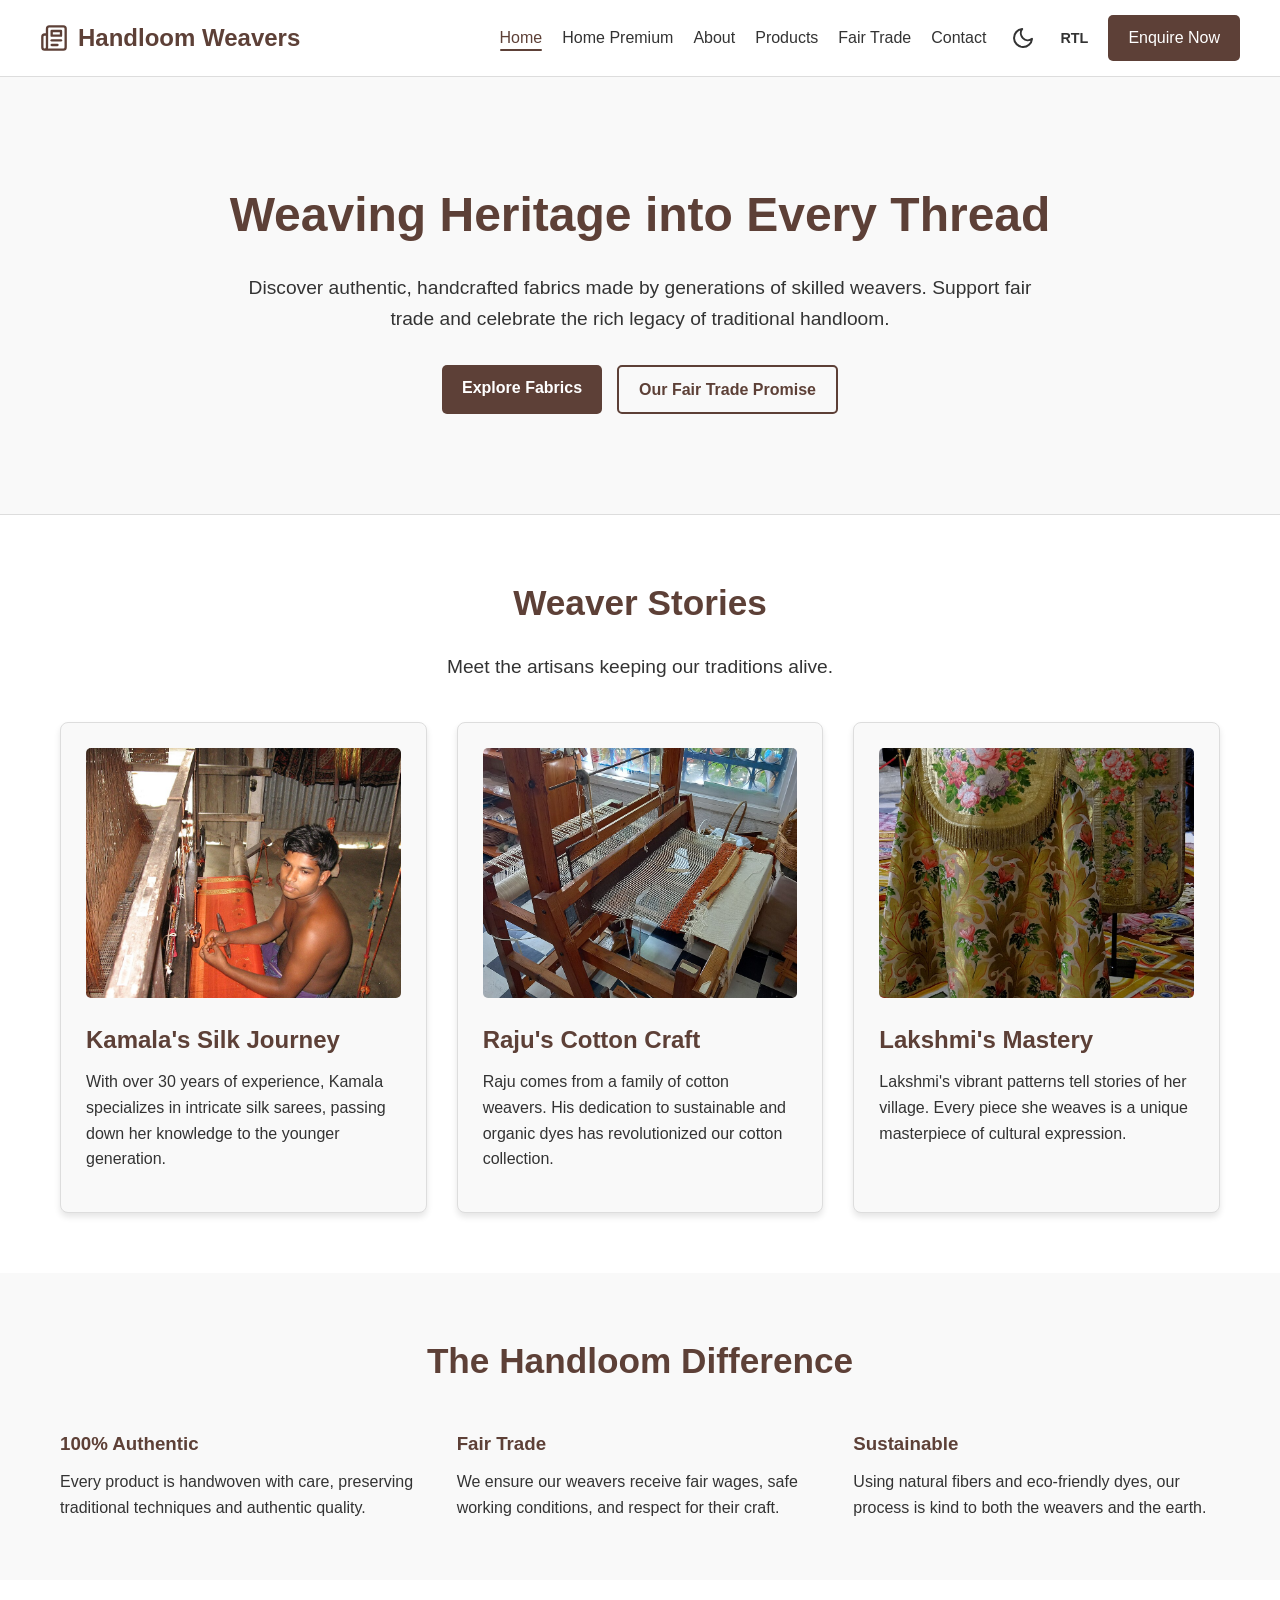
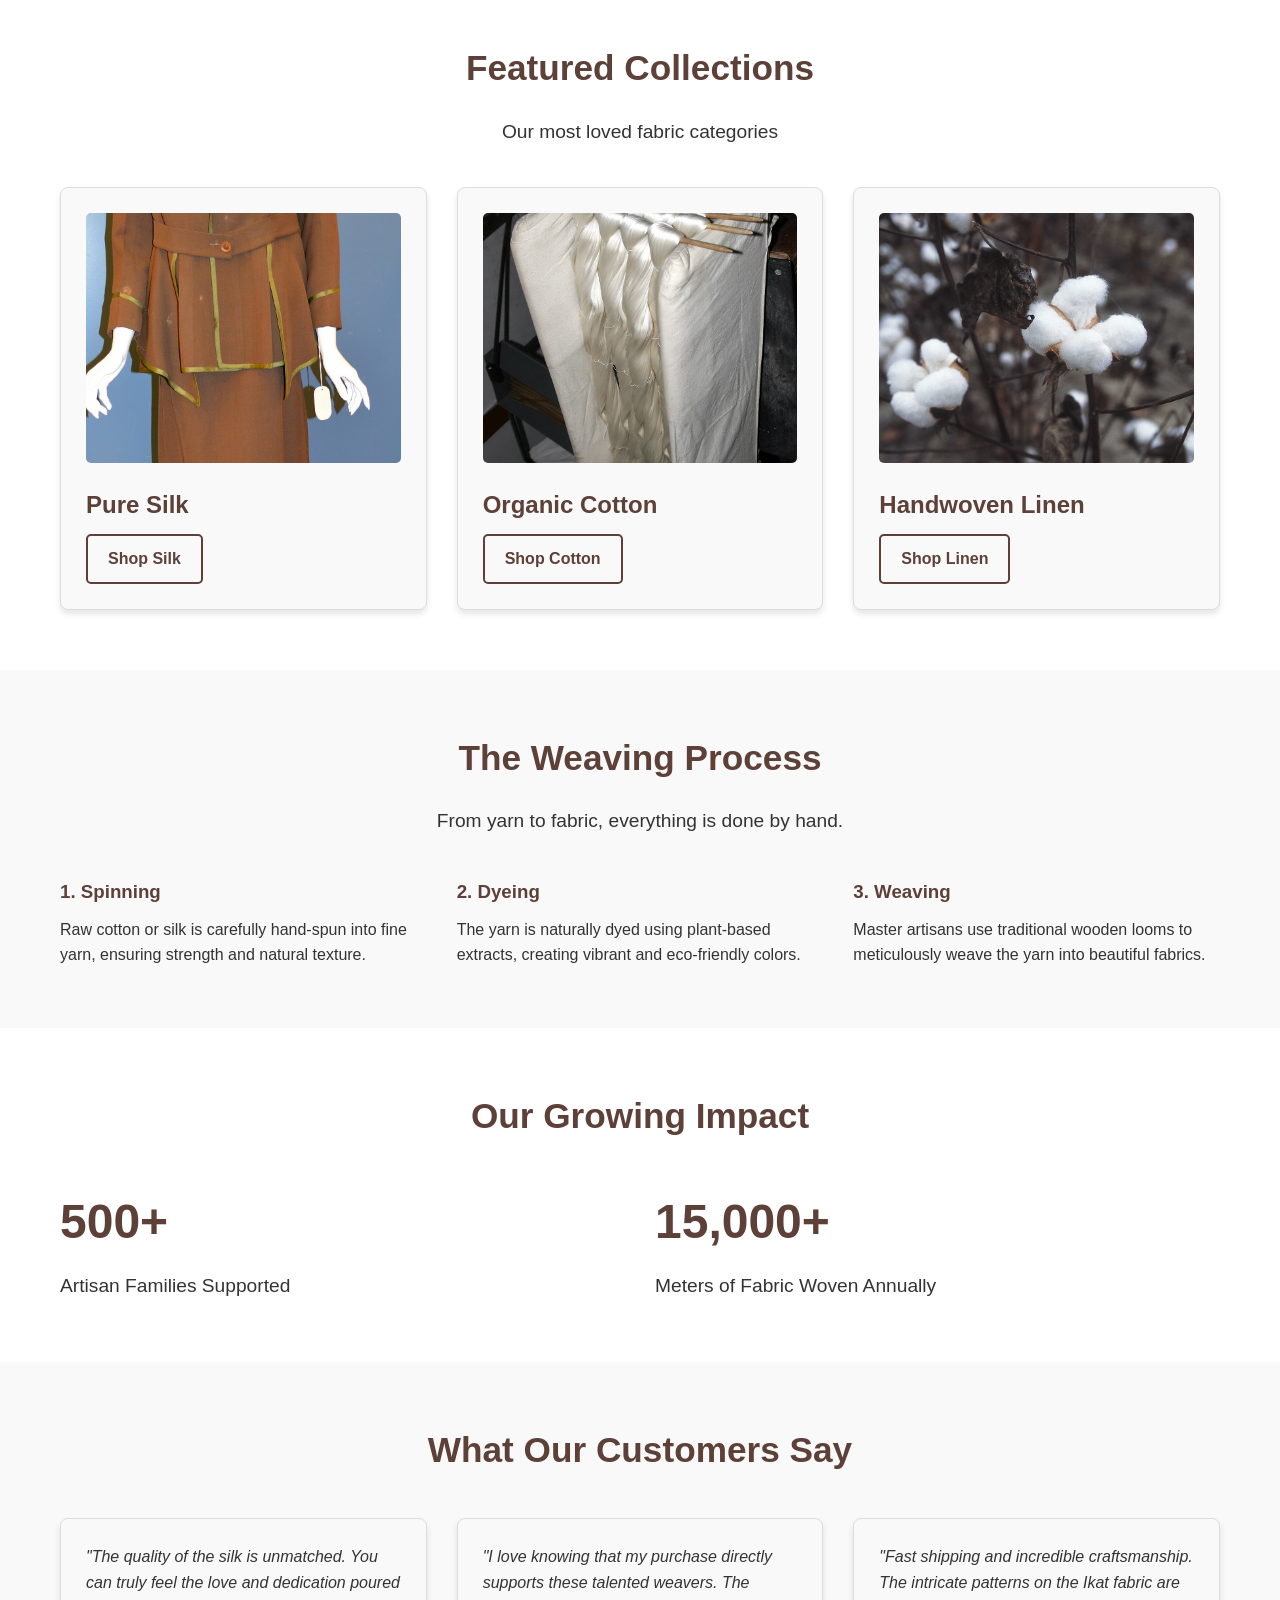
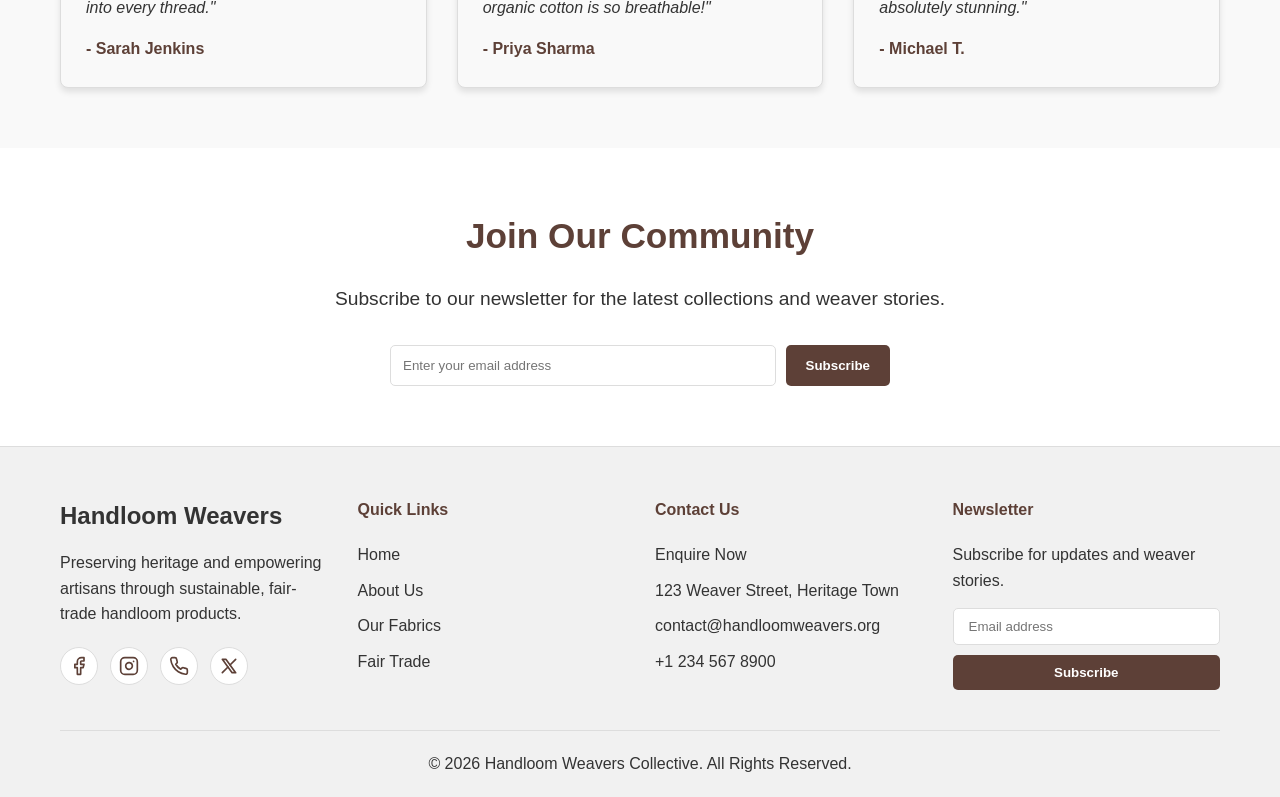
==== index.html @ 8467723a "firstPush" ====
<!DOCTYPE html>
<html lang="en" dir="ltr">
<head>
    <meta charset="UTF-8">
    <meta name="viewport" content="width=device-width, initial-scale=1.0">
    <title>Handloom Weavers Collective - Home</title>
    <link rel="stylesheet" href="css/style.css">
</head>
<body>
    <!-- Header -->
    <header>
        <div class="container header-inner">
            <a href="index.html" class="logo">
                <svg xmlns="http://www.webkit.org/2000/svg" width="28" height="28" viewBox="0 0 24 24" fill="none" stroke="currentColor" stroke-width="2" stroke-linecap="round" stroke-linejoin="round">
                    <path d="M4 22h16a2 2 0 0 0 2-2V4a2 2 0 0 0-2-2H8a2 2 0 0 0-2 2v16a2 2 0 0 1-2 2Zm0 0a2 2 0 0 1-2-2v-9c0-1.1.9-2 2-2h2"/>
                    <path d="M18 14h-8"/>
                    <path d="M15 18h-5"/>
                    <path d="M10 6h8v4h-8V6Z"/>
                </svg>
                Handloom Weavers
            </a>
            
            <button class="icon-btn mobile-menu-btn" id="mobile-menu-btn">
                <svg xmlns="http://www.webkit.org/2000/svg" width="24" height="24" viewBox="0 0 24 24" fill="none" stroke="currentColor" stroke-width="2" stroke-linecap="round" stroke-linejoin="round"><line x1="4" x2="20" y1="12" y2="12"/><line x1="4" x2="20" y1="6" y2="6"/><line x1="4" x2="20" y1="18" y2="18"/></svg>
            </button>

            <ul class="nav-links" id="nav-links">
                <li><a href="index.html" class="active">Home</a></li>
                <li><a href="home-2.html">Home Premium</a></li>
                <li><a href="about.html">About</a></li>
                <li><a href="products.html">Products</a></li>
                <li><a href="fair-trade.html">Fair Trade</a></li>
                <li><a href="contact.html">Contact</a></li>
                <li class="header-actions">
                    <button class="icon-btn" id="theme-toggle" aria-label="Toggle Theme"></button>
                    <button class="icon-btn" id="dir-toggle" aria-label="Toggle Direction"></button>
                    <a href="contact.html" class="btn btn-primary">Enquire Now</a>
                </li>
            </ul>
        </div>
    </header>

    <!-- Hero Section -->
    <section class="hero" style="padding: 100px 0;">
        <div class="container">
            <h1>Weaving Heritage into Every Thread</h1>
            <p>Discover authentic, handcrafted fabrics made by generations of skilled weavers. Support fair trade and celebrate the rich legacy of traditional handloom.</p>
            <div class="hero-actions">
                <a href="products.html" class="btn btn-primary">Explore Fabrics</a>
                <a href="fair-trade.html" class="btn btn-secondary">Our Fair Trade Promise</a>
            </div>
        </div>
    </section>

    <!-- Section 1: Weaver Stories -->
    <section>
        <div class="container">
            <h2 class="section-title">Weaver Stories</h2>
            <p class="section-subtitle">Meet the artisans keeping our traditions alive.</p>
            
            <div class="grid">
                <div class="card">
                    <img src="assets/weaver_silk.jpg" alt="Kamala weaving silk">
                    <h3>Kamala's Silk Journey</h3>
                    <p>With over 30 years of experience, Kamala specializes in intricate silk sarees, passing down her knowledge to the younger generation.</p>
                </div>
                <div class="card">
                    <img src="assets/weaver_cotton.jpg" alt="Raju working on a loom">
                    <h3>Raju's Cotton Craft</h3>
                    <p>Raju comes from a family of cotton weavers. His dedication to sustainable and organic dyes has revolutionized our cotton collection.</p>
                </div>
                <div class="card">
                    <img src="assets/weaver_mastery.jpg" alt="Lakshmi spinning yarn">
                    <h3>Lakshmi's Mastery</h3>
                    <p>Lakshmi's vibrant patterns tell stories of her village. Every piece she weaves is a unique masterpiece of cultural expression.</p>
                </div>
            </div>
        </div>
    </section>

    <!-- Section 2: Why Choose Us -->
    <section style="background-color: var(--card-bg);">
        <div class="container text-center">
            <h2 class="section-title">The Handloom Difference</h2>
            <div class="grid">
                <div>
                    <h3 style="color: var(--primary-color); margin-bottom: 10px;">100% Authentic</h3>
                    <p>Every product is handwoven with care, preserving traditional techniques and authentic quality.</p>
                </div>
                <div>
                    <h3 style="color: var(--primary-color); margin-bottom: 10px;">Fair Trade</h3>
                    <p>We ensure our weavers receive fair wages, safe working conditions, and respect for their craft.</p>
                </div>
                <div>
                    <h3 style="color: var(--primary-color); margin-bottom: 10px;">Sustainable</h3>
                    <p>Using natural fibers and eco-friendly dyes, our process is kind to both the weavers and the earth.</p>
                </div>
            </div>
        </div>
    </section>

    <!-- Section 3: Featured Collections -->
    <section>
        <div class="container text-center">
            <h2 class="section-title">Featured Collections</h2>
            <p class="section-subtitle">Our most loved fabric categories</p>
            <div class="grid">
                <div class="card">
                    <img src="assets/product_silk.jpg" alt="Silk Collection">
                    <h3>Pure Silk</h3>
                    <a href="products.html" class="btn btn-secondary">Shop Silk</a>
                </div>
                <div class="card">
                    <img src="assets/product_cotton.jpg" alt="Cotton Collection">
                    <h3>Organic Cotton</h3>
                    <a href="products.html" class="btn btn-secondary">Shop Cotton</a>
                </div>
                <div class="card">
                    <img src="assets/product_linen.jpg" alt="Linen Collection">
                    <h3>Handwoven Linen</h3>
                    <a href="products.html" class="btn btn-secondary">Shop Linen</a>
                </div>
            </div>
        </div>
    </section>

    <!-- Section 4: The Handloom Process -->
    <section style="background-color: var(--card-bg);">
        <div class="container text-center">
            <h2 class="section-title">The Weaving Process</h2>
            <p class="section-subtitle">From yarn to fabric, everything is done by hand.</p>
            <div class="grid">
                <div>
                    <h3 style="color: var(--primary-color); margin-bottom: 10px;">1. Spinning</h3>
                    <p>Raw cotton or silk is carefully hand-spun into fine yarn, ensuring strength and natural texture.</p>
                </div>
                <div>
                    <h3 style="color: var(--primary-color); margin-bottom: 10px;">2. Dyeing</h3>
                    <p>The yarn is naturally dyed using plant-based extracts, creating vibrant and eco-friendly colors.</p>
                </div>
                <div>
                    <h3 style="color: var(--primary-color); margin-bottom: 10px;">3. Weaving</h3>
                    <p>Master artisans use traditional wooden looms to meticulously weave the yarn into beautiful fabrics.</p>
                </div>
            </div>
        </div>
    </section>

    <!-- Section 5: Impact Numbers -->
    <section>
        <div class="container text-center">
            <h2 class="section-title">Our Growing Impact</h2>
            <div class="grid grid-2">
                <div>
                    <h3 style="font-size: 3rem; color: var(--primary-color); margin-bottom: 10px;">500+</h3>
                    <p style="font-size: 1.2rem;">Artisan Families Supported</p>
                </div>
                <div>
                    <h3 style="font-size: 3rem; color: var(--primary-color); margin-bottom: 10px;">15,000+</h3>
                    <p style="font-size: 1.2rem;">Meters of Fabric Woven Annually</p>
                </div>
            </div>
        </div>
    </section>

    <!-- Section 6: Testimonials -->
    <section style="background-color: var(--card-bg);">
        <div class="container text-center">
            <h2 class="section-title">What Our Customers Say</h2>
            <div class="grid">
                <div class="card">
                    <p style="font-style: italic;">"The quality of the silk is unmatched. You can truly feel the love and dedication poured into every thread."</p>
                    <h4 style="margin-top: 15px; color: var(--primary-color);">- Sarah Jenkins</h4>
                </div>
                <div class="card">
                    <p style="font-style: italic;">"I love knowing that my purchase directly supports these talented weavers. The organic cotton is so breathable!"</p>
                    <h4 style="margin-top: 15px; color: var(--primary-color);">- Priya Sharma</h4>
                </div>
                <div class="card">
                    <p style="font-style: italic;">"Fast shipping and incredible craftsmanship. The intricate patterns on the Ikat fabric are absolutely stunning."</p>
                    <h4 style="margin-top: 15px; color: var(--primary-color);">- Michael T.</h4>
                </div>
            </div>
        </div>
    </section>

    <!-- Section 7: Newsletter Signup -->
    <section>
        <div class="container text-center">
            <h2 class="section-title">Join Our Community</h2>
            <p class="section-subtitle" style="margin-bottom: 30px;">Subscribe to our newsletter for the latest collections and weaver stories.</p>
            <form action="#" style="max-width: 500px; margin: 0 auto; display: flex; gap: 10px;" onsubmit="event.preventDefault(); alert('Subscribed successfully!');">
                <input type="email" class="form-control" placeholder="Enter your email address" required style="flex: 1;">
                <button type="submit" class="btn btn-primary">Subscribe</button>
            </form>
        </div>
    </section>

    <!-- Footer -->
    <footer>
        <div class="container">
            <div class="footer-grid">
                <div class="footer-col">
                    <a href="index.html" class="logo" style="margin-bottom: 15px;">
                        Handloom Weavers
                    </a>
                    <p>Preserving heritage and empowering artisans through sustainable, fair-trade handloom products.</p>
                    <div class="social-icons">
                        <a href="#" aria-label="Facebook"><svg xmlns="http://www.webkit.org/2000/svg" width="20" height="20" viewBox="0 0 24 24" fill="none" stroke="currentColor" stroke-width="2" stroke-linecap="round" stroke-linejoin="round"><path d="M18 2h-3a5 5 0 0 0-5 5v3H7v4h3v8h4v-8h3l1-4h-4V7a1 1 0 0 1 1-1h3z"/></svg></a>
                        <a href="#" aria-label="Instagram"><svg xmlns="http://www.webkit.org/2000/svg" width="20" height="20" viewBox="0 0 24 24" fill="none" stroke="currentColor" stroke-width="2" stroke-linecap="round" stroke-linejoin="round"><rect width="20" height="20" x="2" y="2" rx="5" ry="5"/><path d="M16 11.37A4 4 0 1 1 12.63 8 4 4 0 0 1 16 11.37z"/><line x1="17.5" x2="17.51" y1="6.5" y2="6.5"/></svg></a>
                        <a href="#" aria-label="WhatsApp"><svg xmlns="http://www.webkit.org/2000/svg" width="20" height="20" viewBox="0 0 24 24" fill="none" stroke="currentColor" stroke-width="2" stroke-linecap="round" stroke-linejoin="round"><path d="M22 16.92v3a2 2 0 0 1-2.18 2 19.79 19.79 0 0 1-8.63-3.07 19.5 19.5 0 0 1-6-6 19.79 19.79 0 0 1-3.07-8.67A2 2 0 0 1 4.11 2h3a2 2 0 0 1 2 1.72 12.84 12.84 0 0 0 .7 2.81 2 2 0 0 1-.45 2.11L8.09 9.91a16 16 0 0 0 6 6l1.27-1.27a2 2 0 0 1 2.11-.45 12.84 12.84 0 0 0 2.81.7A2 2 0 0 1 22 16.92z"/></svg></a>
                        <a href="#" aria-label="X (Twitter)"><svg xmlns="http://www.webkit.org/2000/svg" width="20" height="20" viewBox="0 0 24 24" fill="none" stroke="currentColor" stroke-width="2" stroke-linecap="round" stroke-linejoin="round"><path d="M4 4l11.733 16h4.267l-11.733 -16z"/><path d="M4 20l6.768 -6.768m2.46 -2.46l6.772 -6.772"/></svg></a>
                    </div>
                </div>
                <div class="footer-col">
                    <h4>Quick Links</h4>
                    <ul>
                        <li><a href="index.html">Home</a></li>
                        <li><a href="about.html">About Us</a></li>
                        <li><a href="products.html">Our Fabrics</a></li>
                        <li><a href="fair-trade.html">Fair Trade</a></li>
                    </ul>
                </div>
                <div class="footer-col">
                    <h4>Contact Us</h4>
                    <ul>
                        <li><a href="contact.html">Enquire Now</a></li>
                        <li>123 Weaver Street, Heritage Town</li>
                        <li>contact@handloomweavers.org</li>
                        <li>+1 234 567 8900</li>
                    </ul>
                </div>
                <div class="footer-col">
                    <h4>Newsletter</h4>
                    <p style="margin-bottom: 15px;">Subscribe for updates and weaver stories.</p>
                    <form action="#" class="footer-newsletter" onsubmit="event.preventDefault(); alert('Subscribed successfully!');">
                        <input type="email" placeholder="Email address" required>
                        <button type="submit" class="btn btn-primary">Subscribe</button>
                    </form>
                </div>
            </div>
            <div class="footer-bottom">
                <p>&copy; 2026 Handloom Weavers Collective. All Rights Reserved.</p>
            </div>
        </div>
    </footer>

    <!-- Back to Top Button -->
    <button id="backToTop" class="back-to-top" aria-label="Back to top">
        <svg xmlns="http://www.webkit.org/2000/svg" width="24" height="24" viewBox="0 0 24 24" fill="none" stroke="currentColor" stroke-width="2" stroke-linecap="round" stroke-linejoin="round"><path d="m18 15-6-6-6 6"/></svg>
    </button>

    <script src="js/script.js"></script>
</body>
</html>
---- css/style.css ----
:root {
    --primary-color: #5d4037; /* Dark Brown */
    --secondary-color: #d4a373; /* Soft Orange/Tan */
    --bg-color: #ffffff;
    --text-color: #333333;
    --card-bg: #f9f9f9;
    --border-color: #dddddd;
    --header-bg: #ffffff;
    --footer-bg: #f1f1f1;
    --btn-primary-text: #ffffff;
    --btn-secondary-text: #5d4037;
    --shadow: 0 4px 6px rgba(0,0,0,0.1);
}

[data-theme="dark"] {
    --primary-color: #d4a373;
    --secondary-color: #5d4037;
    --bg-color: #121212;
    --text-color: #e0e0e0;
    --card-bg: #1e1e1e;
    --border-color: #333333;
    --header-bg: #1a1a1a;
    --footer-bg: #0d0d0d;
    --btn-primary-text: #121212;
    --btn-secondary-text: #d4a373;
    --shadow: 0 4px 6px rgba(255,255,255,0.05);
}

/* Global Reset & Base */
* { box-sizing: border-box; margin: 0; padding: 0; }
body {
    font-family: 'Segoe UI', Tahoma, Geneva, Verdana, sans-serif;
    background-color: var(--bg-color);
    color: var(--text-color);
    line-height: 1.6;
    transition: background-color 0.3s, color 0.3s;
}

/* Logical properties for RTL/LTR support */
.container {
    max-width: 1200px;
    margin: 0 auto;
    padding: 0 20px;
}

/* Header */
header {
    background-color: var(--header-bg);
    border-bottom: 1px solid var(--border-color);
    position: sticky;
    top: 0;
    z-index: 1000;
}
.header-inner {
    display: flex;
    justify-content: space-between;
    align-items: center;
    padding: 15px 0;
}
.logo {
    font-size: 1.5rem;
    font-weight: bold;
    color: var(--primary-color);
    text-decoration: none;
    display: flex;
    align-items: center;
    gap: 10px;
}
.nav-links {
    display: flex;
    gap: 20px;
    list-style: none;
    align-items: center;
}
.nav-links a {
    text-decoration: none;
    color: var(--text-color);
    font-weight: 500;
    transition: color 0.3s;
    position: relative;
}

.nav-links a:not(.btn):hover,
.nav-links a:not(.btn).active {
    color: var(--primary-color);
}

.nav-links a:not(.btn).active::after {
    content: '';
    position: absolute;
    bottom: -5px;
    left: 0;
    width: 100%;
    height: 2px;
    background-color: var(--primary-color);
    border-radius: 2px;
}
.header-actions {
    display: flex;
    align-items: center;
    gap: 15px;
}
.icon-btn {
    background: none;
    border: none;
    color: var(--text-color);
    cursor: pointer;
    font-size: 1.2rem;
    display: flex;
    align-items: center;
    justify-content: center;
    padding: 5px;
}

/* Buttons */
.btn {
    padding: 10px 20px;
    border-radius: 5px;
    font-weight: 600;
    cursor: pointer;
    text-decoration: none;
    display: inline-block;
    border: none;
    transition: opacity 0.2s;
    text-align: center;
}
.btn:hover { opacity: 0.9; }
.btn.btn-primary {
    background-color: var(--primary-color);
    color: var(--btn-primary-text);
}
.btn.btn-secondary {
    background-color: transparent;
    border: 2px solid var(--primary-color);
    color: var(--primary-color);
}
[data-theme="dark"] .btn.btn-secondary {
    border-color: var(--primary-color);
    color: var(--primary-color);
}

/* Hero Section */
.hero {
    padding: 100px 0;
    text-align: center;
    background-color: var(--card-bg);
    border-bottom: 1px solid var(--border-color);
    background-size: cover;
    background-position: center;
    position: relative;
}
.hero-premium {
    padding: 120px 0;
    background: linear-gradient(rgba(0,0,0,0.5), rgba(0,0,0,0.5)), url('../assets/hero-bg.jpg');
    background-size: cover;
    background-position: center;
    color: #ffffff;
}
.hero-premium h1, .hero-premium p {
    color: #ffffff;
}
.hero h1 {
    font-size: 3rem;
    margin-bottom: 20px;
    color: var(--primary-color);
}
.hero-premium h1 {
    color: #ffffff;
}
.hero p {
    font-size: 1.2rem;
    margin-bottom: 30px;
    max-width: 800px;
    margin-inline: auto;
}
.hero-actions {
    display: flex;
    gap: 15px;
    justify-content: center;
}

/* Sections */
section { padding: 60px 0; }
.section-title {
    text-align: center;
    font-size: 2.2rem;
    margin-bottom: 40px;
    color: var(--primary-color);
}
.section-subtitle {
    text-align: center;
    font-size: 1.2rem;
    margin-bottom: 40px;
    margin-top: -20px;
}
.grid {
    display: grid;
    grid-template-columns: repeat(auto-fit, minmax(300px, 1fr));
    gap: 30px;
}
.grid-2 {
    grid-template-columns: repeat(auto-fit, minmax(400px, 1fr));
}

/* Cards */
.card {
    background-color: var(--card-bg);
    border: 1px solid var(--border-color);
    border-radius: 8px;
    padding: 25px;
    box-shadow: var(--shadow);
    transition: transform 0.2s;
}
.card:hover { transform: translateY(-5px); }
.card img {
    width: 100%;
    height: 250px;
    object-fit: cover;
    border-radius: 5px;
    margin-bottom: 15px;
}
.card h3 { margin-bottom: 10px; color: var(--primary-color); font-size: 1.5rem; }
.card p { margin-bottom: 15px; }

/* Forms */
.form-group { margin-bottom: 20px; text-align: start; }
.form-group label {
    display: block;
    margin-bottom: 5px;
    font-weight: 500;
}
.form-control {
    width: 100%;
    padding: 12px;
    border: 1px solid var(--border-color);
    border-radius: 5px;
    background-color: var(--bg-color);
    color: var(--text-color);
    font-family: inherit;
}
textarea.form-control { resize: vertical; min-height: 120px; }

/* Contact Section */
.contact-grid {
    display: grid;
    grid-template-columns: 1fr 1fr;
    gap: 50px;
}
.contact-info { padding-top: 20px; }
.contact-info-item {
    margin-bottom: 20px;
    display: flex;
    align-items: flex-start;
    gap: 15px;
}
.contact-info-item i {
    font-size: 1.5rem;
    color: var(--primary-color);
    margin-top: 5px;
}

/* Footer */
footer {
    background-color: var(--footer-bg);
    padding: 50px 0 20px;
    border-top: 1px solid var(--border-color);
    text-align: center;
}
.footer-grid {
    display: grid;
    grid-template-columns: repeat(auto-fit, minmax(200px, 1fr));
    gap: 30px;
    text-align: start;
    margin-bottom: 40px;
}
.footer-col h4 {
    color: var(--primary-color);
    margin-bottom: 20px;
}
.footer-col ul { list-style: none; padding: 0; }
.footer-col ul li { margin-bottom: 10px; }
.footer-col a { color: var(--text-color); text-decoration: none; }
.footer-col a:hover { color: var(--primary-color); }
.footer-bottom {
    padding-top: 20px;
    border-top: 1px solid var(--border-color);
}

/* Mobile Nav */
.mobile-menu-btn { display: none; }
@media (max-width: 768px) {
    .nav-links {
        display: none;
        flex-direction: column;
        position: absolute;
        top: 100%;
        left: 0;
        right: 0;
        background-color: var(--header-bg);
        padding: 20px;
        border-bottom: 1px solid var(--border-color);
        box-shadow: 0 4px 6px rgba(0,0,0,0.1);
    }
    .nav-links.active { display: flex; }
    .mobile-menu-btn { display: block; }
    .contact-grid { grid-template-columns: 1fr; }
}

/* RTL Support */
[dir="rtl"] .nav-links { padding-inline-start: 0; }
[dir="rtl"] .footer-col ul { padding-inline-start: 0; }
[dir="rtl"] .contact-info-item i { margin-top: 5px; margin-left: 15px; margin-right: 0; }

/* Social Icons */
.social-icons {
    display: flex;
    gap: 12px;
    margin-top: 20px;
}
.social-icons a {
    display: inline-flex;
    align-items: center;
    justify-content: center;
    width: 38px;
    height: 38px;
    border-radius: 50%;
    background-color: var(--bg-color);
    color: var(--primary-color);
    transition: all 0.3s ease;
    border: 1px solid var(--border-color);
}
.social-icons a:hover {
    background-color: var(--primary-color);
    color: var(--bg-color);
    transform: translateY(-3px);
}

/* Footer Newsletter */
.footer-newsletter {
    display: flex;
    flex-direction: column;
    gap: 10px;
}
.footer-newsletter input {
    padding: 10px 15px;
    border: 1px solid var(--border-color);
    border-radius: 5px;
    background-color: var(--bg-color);
    color: var(--text-color);
    width: 100%;
    font-family: inherit;
}

/* Back to Top Button */
.back-to-top {
    position: fixed;
    bottom: 30px;
    right: 30px;
    width: 45px;
    height: 45px;
    border-radius: 50%;
    background-color: var(--primary-color);
    color: var(--btn-primary-text);
    border: none;
    cursor: pointer;
    display: flex;
    align-items: center;
    justify-content: center;
    box-shadow: 0 4px 10px rgba(0,0,0,0.3);
    opacity: 0;
    visibility: hidden;
    transform: translateY(20px);
    transition: all 0.3s ease;
    z-index: 999;
}
.back-to-top.show {
    opacity: 1;
    visibility: visible;
    transform: translateY(0);
}
.back-to-top:hover {
    background-color: var(--secondary-color);
    color: #ffffff;
}
[dir="rtl"] .back-to-top {
    right: auto;
    left: 30px;
}
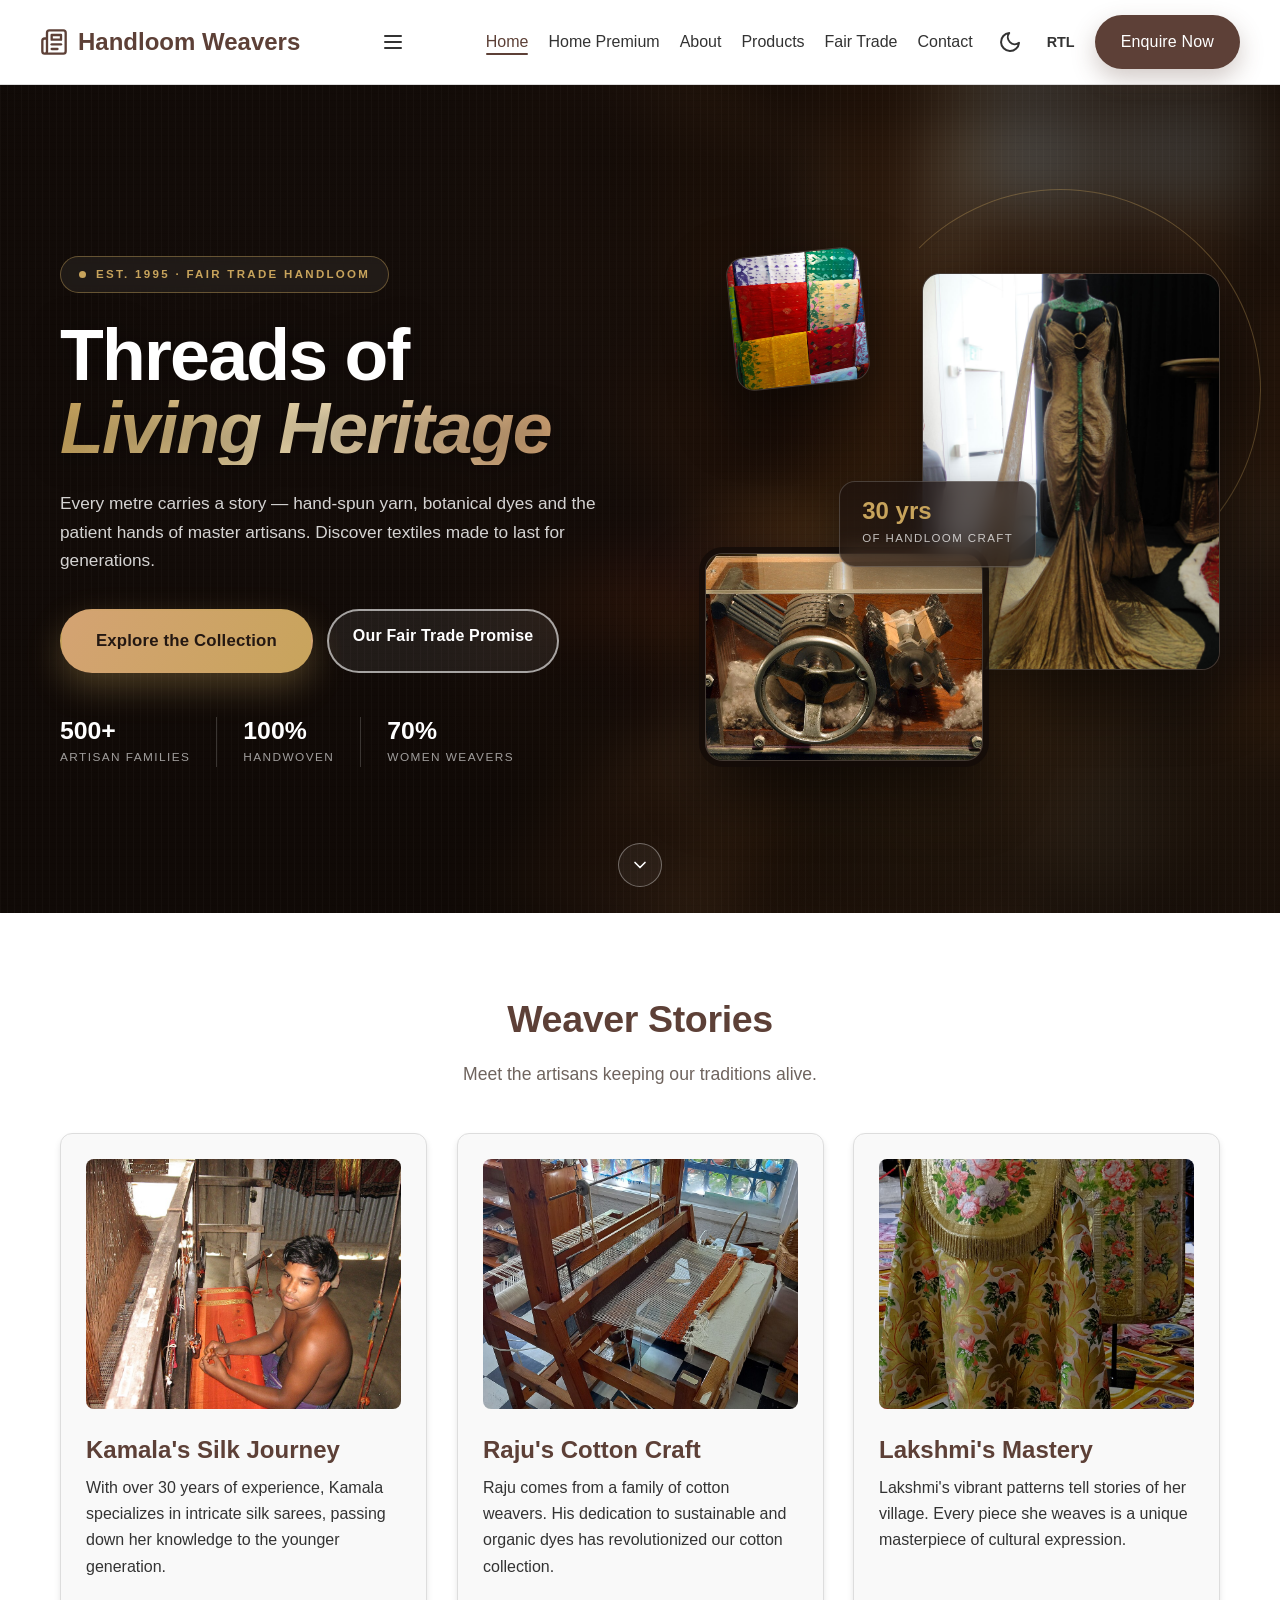
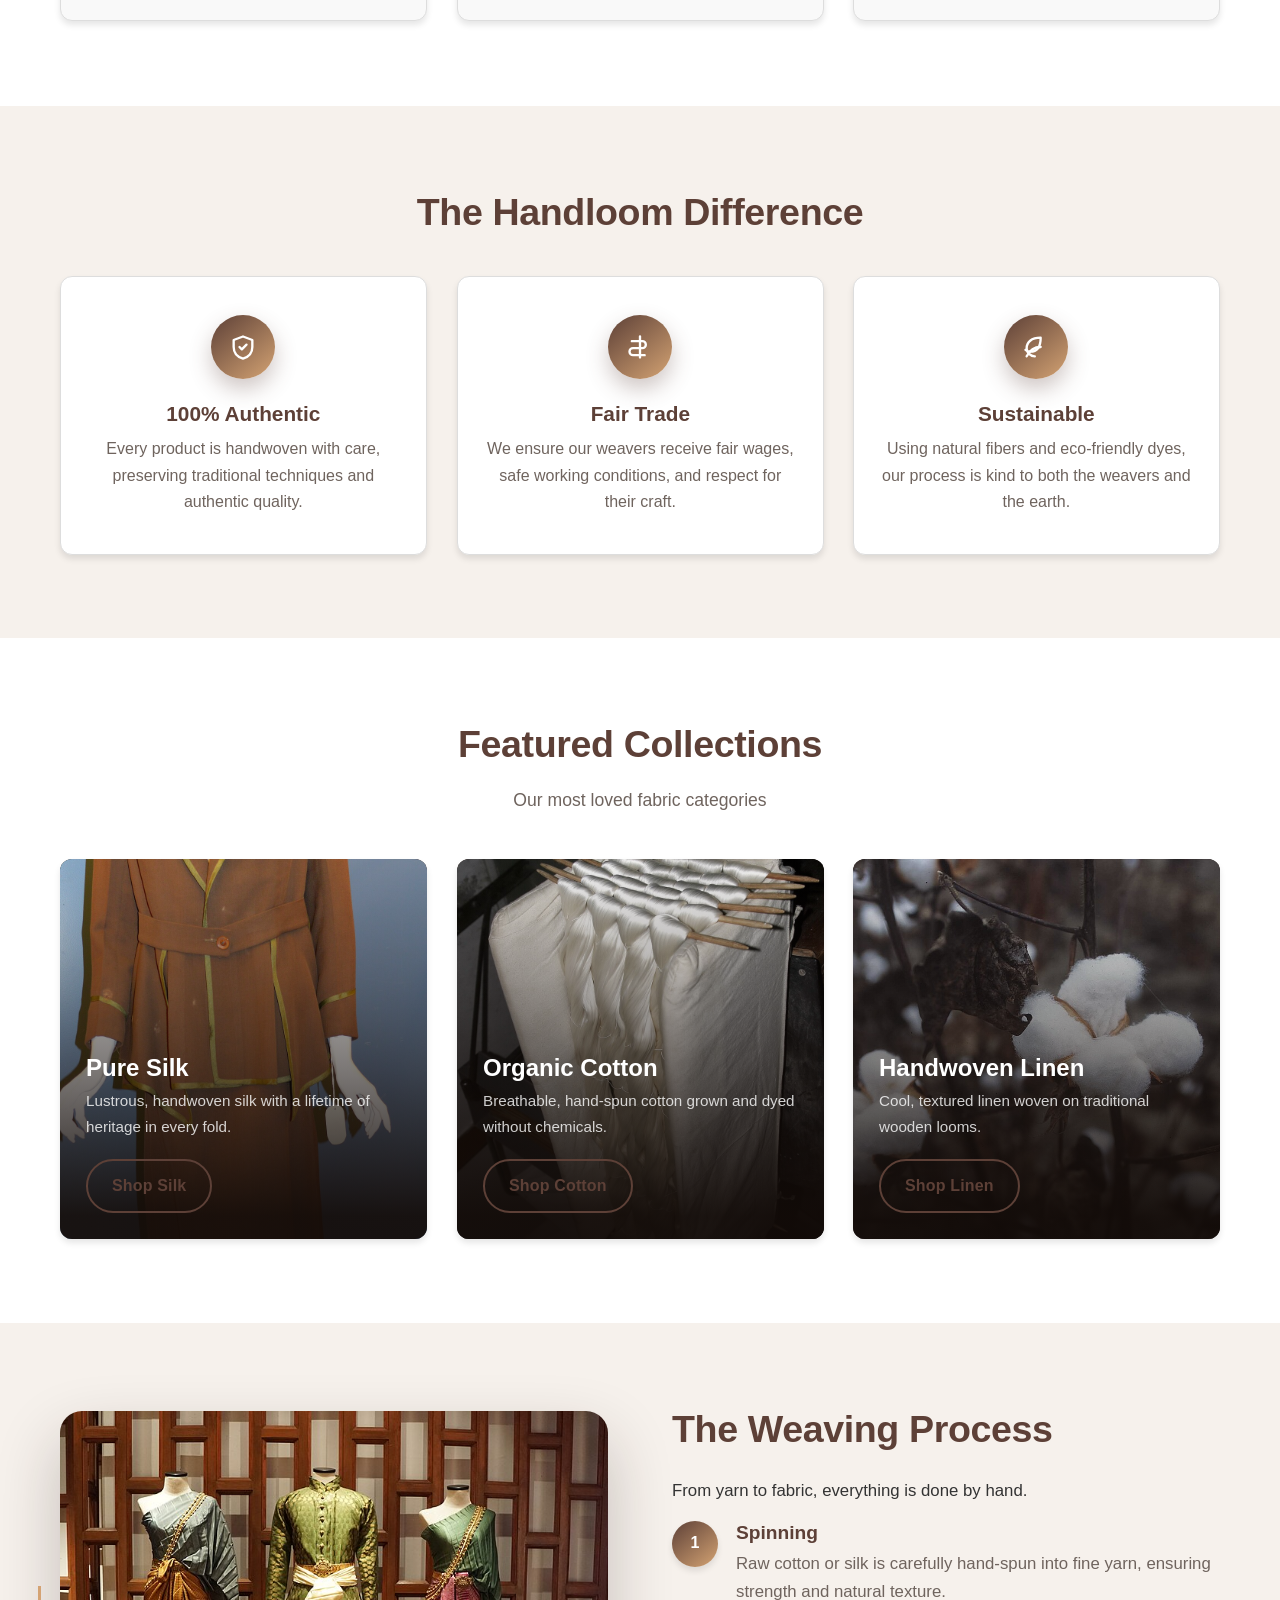
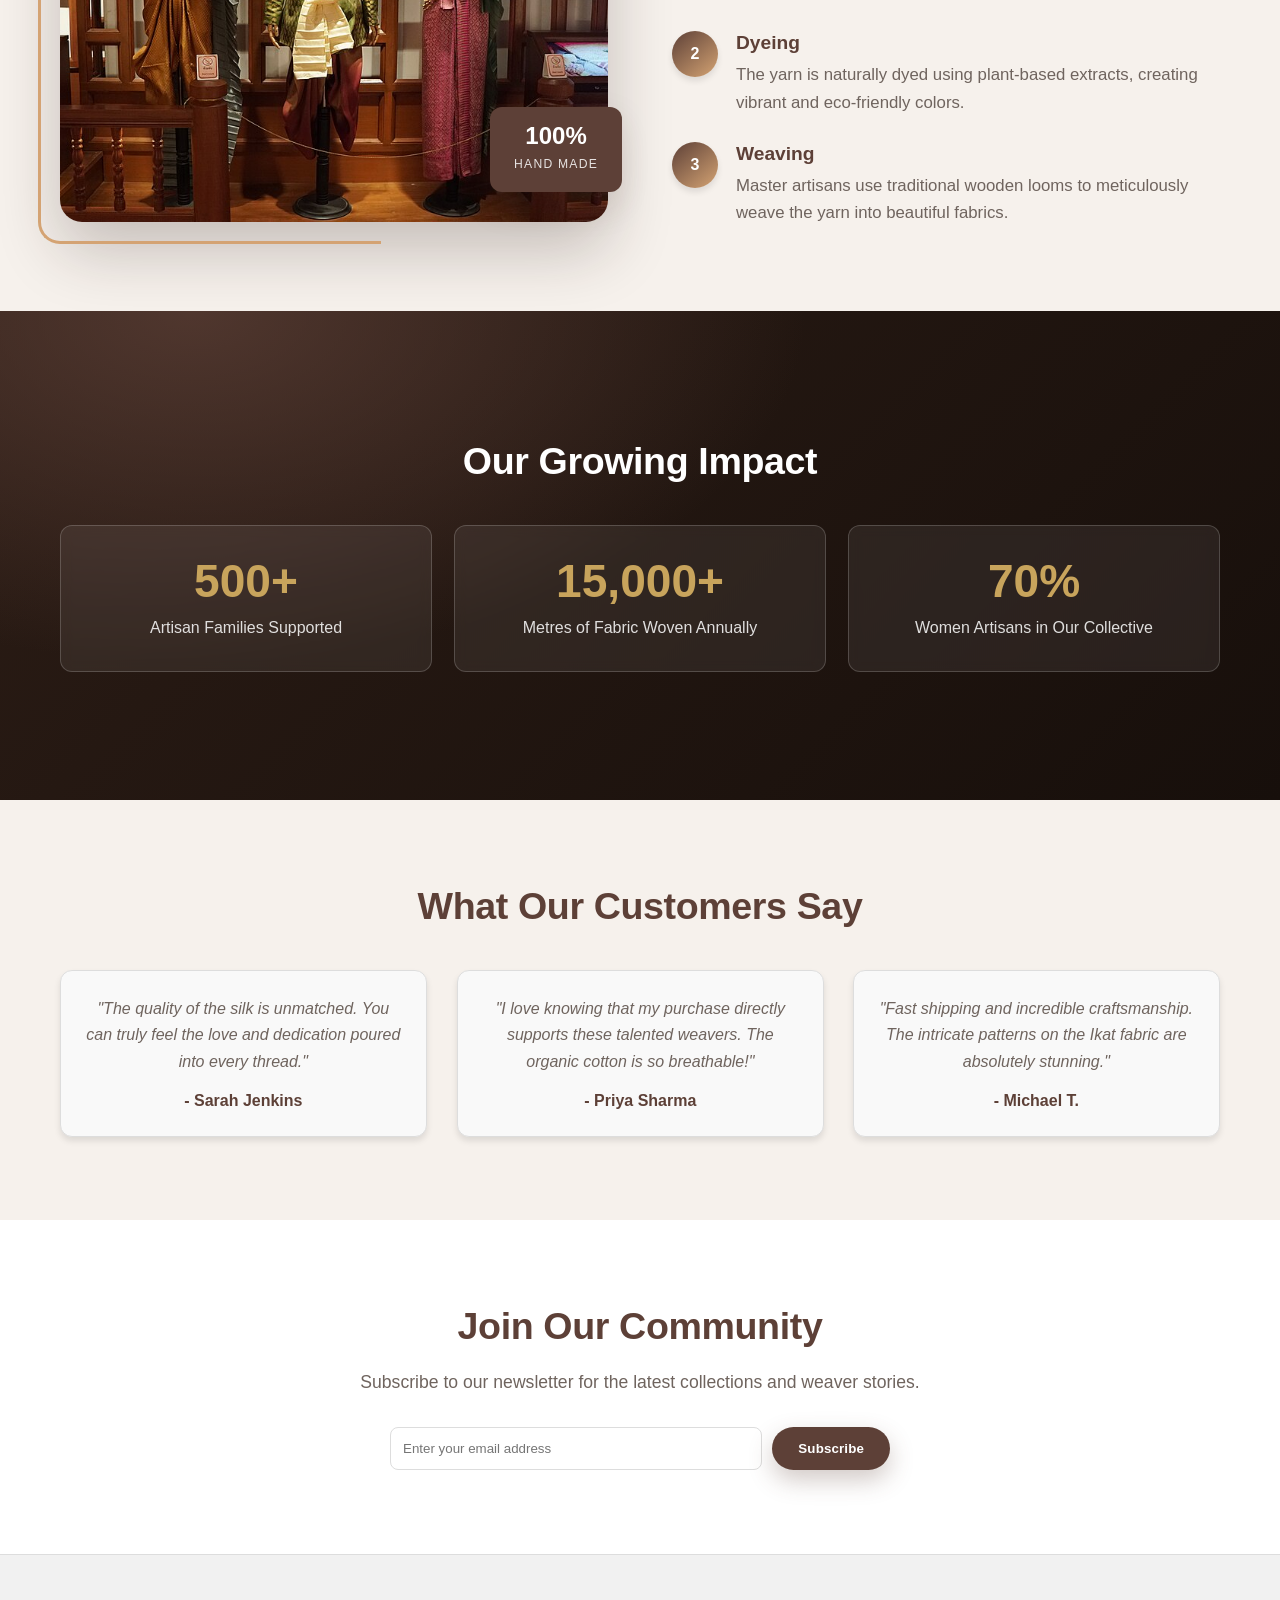
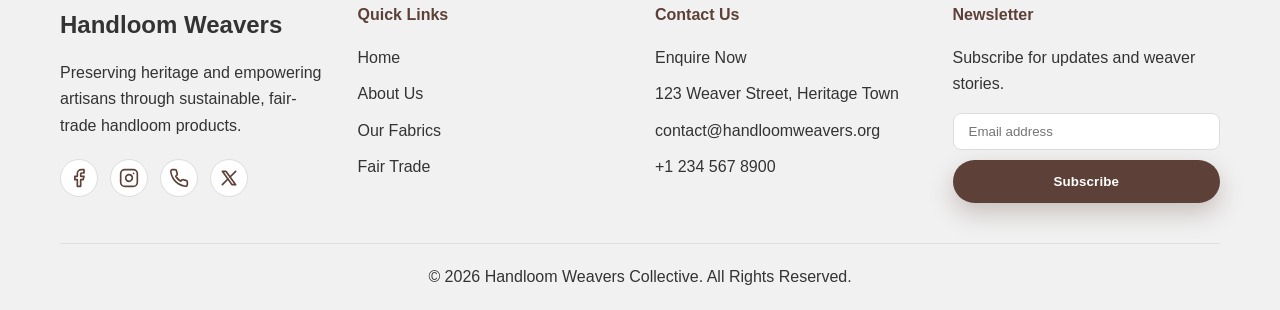
==== commit f5f1ad4a: "Rework site visuals: new Home hero collage and refreshed page imagery Replace the Home hero with an " ====
--- a/index.html
+++ b/index.html
@@ -4,6 +4,7 @@
     <meta charset="UTF-8">
     <meta name="viewport" content="width=device-width, initial-scale=1.0">
     <title>Handloom Weavers Collective - Home</title>
+    <script>document.documentElement.classList.add('js');</script>
     <link rel="stylesheet" href="css/style.css">
 </head>
 <body>
@@ -40,36 +41,101 @@
         </div>
     </header>
 
-    <!-- Hero Section -->
-    <section class="hero" style="padding: 100px 0;">
+    <!-- =========================================================
+         HOME HERO — "Atelier Collage" concept
+         Layered composition: blurred photo wash + typographic column
+         + overlapping photographs with a floating glass badge.
+         Image assets (swap these, keep the filenames):
+           • assets/hero_home.jpg        → full-bleed blurred backdrop
+           • assets/gallery_2.jpg        → primary tall portrait (card A)
+           • assets/about_weavers.jpg    → overlapping landscape (card B)
+           • assets/product_jamdani.jpg  → small tilted swatch (card C)
+         ========================================================= -->
+    <section class="hero-home">
+        <div class="hero-home__backdrop" aria-hidden="true" style="background-image: url('assets/hero_home.jpg');"></div>
+        <div class="hero-home__veil" aria-hidden="true"></div>
+        <div class="hero-home__grain" aria-hidden="true"></div>
+
+        <div class="container hero-home__inner">
+            <!-- Typographic column -->
+            <div class="hero-home__copy">
+                <span class="hero-home__kicker">
+                    <span class="hero-home__kicker-dot"></span>
+                    Est. 1995 &middot; Fair Trade Handloom
+                </span>
+                <h1 class="hero-home__title">
+                    Threads of<br>
+                    <span class="hero-home__title-accent">Living Heritage</span>
+                </h1>
+                <p class="hero-home__lead">
+                    Every metre carries a story &mdash; hand-spun yarn, botanical dyes and the
+                    patient hands of master artisans. Discover textiles made to last for generations.
+                </p>
+                <div class="hero-home__actions">
+                    <a href="products.html" class="btn btn-primary btn-lg">Explore the Collection</a>
+                    <a href="fair-trade.html" class="btn btn-secondary">Our Fair Trade Promise</a>
+                </div>
+                <dl class="hero-home__facts">
+                    <div>
+                        <dt>500+</dt>
+                        <dd>Artisan Families</dd>
+                    </div>
+                    <div>
+                        <dt>100%</dt>
+                        <dd>Handwoven</dd>
+                    </div>
+                    <div>
+                        <dt>70%</dt>
+                        <dd>Women Weavers</dd>
+                    </div>
+                </dl>
+            </div>
+
+            <!-- Image collage -->
+            <div class="hero-home__stage">
+                <span class="hero-home__ring" aria-hidden="true"></span>
+
+                <figure class="hero-home__card hero-home__card--a">
+                    <img src="assets/gallery_2.jpg" alt="A zari border taking shape on a traditional pit loom">
+                </figure>
+
+                <figure class="hero-home__card hero-home__card--b">
+                    <img src="assets/about_weavers.jpg" alt="Weavers working together in the collective workshop">
+                </figure>
+
+                <figure class="hero-home__card hero-home__card--c">
+                    <img src="assets/product_jamdani.jpg" alt="Close detail of a handwoven jamdani fabric">
+                </figure>
+
+                <div class="hero-home__badge">
+                    <strong>30 yrs</strong>
+                    <span>of handloom craft</span>
+                </div>
+            </div>
+        </div>
+        <a href="#stories" class="hero-home__scroll" aria-label="Scroll to content">
+            <svg xmlns="http://www.webkit.org/2000/svg" width="20" height="20" viewBox="0 0 24 24" fill="none" stroke="currentColor" stroke-width="2" stroke-linecap="round" stroke-linejoin="round"><path d="m6 9 6 6 6-6"/></svg>
+        </a>
+    </section>
+
+    <!-- Section 1: Weaver Stories -->
+    <section id="stories">
         <div class="container">
-            <h1>Weaving Heritage into Every Thread</h1>
-            <p>Discover authentic, handcrafted fabrics made by generations of skilled weavers. Support fair trade and celebrate the rich legacy of traditional handloom.</p>
-            <div class="hero-actions">
-                <a href="products.html" class="btn btn-primary">Explore Fabrics</a>
-                <a href="fair-trade.html" class="btn btn-secondary">Our Fair Trade Promise</a>
-            </div>
-        </div>
-    </section>
-
-    <!-- Section 1: Weaver Stories -->
-    <section>
-        <div class="container">
-            <h2 class="section-title">Weaver Stories</h2>
-            <p class="section-subtitle">Meet the artisans keeping our traditions alive.</p>
+            <h2 class="section-title reveal">Weaver Stories</h2>
+            <p class="section-subtitle reveal">Meet the artisans keeping our traditions alive.</p>
             
             <div class="grid">
-                <div class="card">
+                <div class="card reveal reveal--delay-1">
                     <img src="assets/weaver_silk.jpg" alt="Kamala weaving silk">
                     <h3>Kamala's Silk Journey</h3>
                     <p>With over 30 years of experience, Kamala specializes in intricate silk sarees, passing down her knowledge to the younger generation.</p>
                 </div>
-                <div class="card">
+                <div class="card reveal reveal--delay-2">
                     <img src="assets/weaver_cotton.jpg" alt="Raju working on a loom">
                     <h3>Raju's Cotton Craft</h3>
                     <p>Raju comes from a family of cotton weavers. His dedication to sustainable and organic dyes has revolutionized our cotton collection.</p>
                 </div>
-                <div class="card">
+                <div class="card reveal reveal--delay-3">
                     <img src="assets/weaver_mastery.jpg" alt="Lakshmi spinning yarn">
                     <h3>Lakshmi's Mastery</h3>
                     <p>Lakshmi's vibrant patterns tell stories of her village. Every piece she weaves is a unique masterpiece of cultural expression.</p>
@@ -79,20 +145,29 @@
     </section>
 
     <!-- Section 2: Why Choose Us -->
-    <section style="background-color: var(--card-bg);">
-        <div class="container text-center">
-            <h2 class="section-title">The Handloom Difference</h2>
+    <section class="section-tint">
+        <div class="container text-center">
+            <h2 class="section-title reveal">The Handloom Difference</h2>
             <div class="grid">
-                <div>
-                    <h3 style="color: var(--primary-color); margin-bottom: 10px;">100% Authentic</h3>
+                <div class="feature-card reveal reveal--delay-1">
+                    <span class="feature-icon">
+                        <svg xmlns="http://www.webkit.org/2000/svg" width="28" height="28" viewBox="0 0 24 24" fill="none" stroke="currentColor" stroke-width="2" stroke-linecap="round" stroke-linejoin="round"><path d="m9 12 2 2 4-4"/><path d="M12 3 4 6v6c0 5 3.4 8.6 8 10 4.6-1.4 8-5 8-10V6l-8-3Z"/></svg>
+                    </span>
+                    <h3>100% Authentic</h3>
                     <p>Every product is handwoven with care, preserving traditional techniques and authentic quality.</p>
                 </div>
-                <div>
-                    <h3 style="color: var(--primary-color); margin-bottom: 10px;">Fair Trade</h3>
+                <div class="feature-card reveal reveal--delay-2">
+                    <span class="feature-icon">
+                        <svg xmlns="http://www.webkit.org/2000/svg" width="28" height="28" viewBox="0 0 24 24" fill="none" stroke="currentColor" stroke-width="2" stroke-linecap="round" stroke-linejoin="round"><path d="M12 3v18"/><path d="M5 7h9a3 3 0 0 1 0 6H6a3 3 0 0 0 0 6h10"/></svg>
+                    </span>
+                    <h3>Fair Trade</h3>
                     <p>We ensure our weavers receive fair wages, safe working conditions, and respect for their craft.</p>
                 </div>
-                <div>
-                    <h3 style="color: var(--primary-color); margin-bottom: 10px;">Sustainable</h3>
+                <div class="feature-card reveal reveal--delay-3">
+                    <span class="feature-icon">
+                        <svg xmlns="http://www.webkit.org/2000/svg" width="28" height="28" viewBox="0 0 24 24" fill="none" stroke="currentColor" stroke-width="2" stroke-linecap="round" stroke-linejoin="round"><path d="M11 20A7 7 0 0 1 4 13c0-5 4-9 12-9 0 9-4 12-9 12-1.5 0-3-.5-4-1.5"/><path d="M4 20c3-6 7-8 12-8"/></svg>
+                    </span>
+                    <h3>Sustainable</h3>
                     <p>Using natural fibers and eco-friendly dyes, our process is kind to both the weavers and the earth.</p>
                 </div>
             </div>
@@ -102,83 +177,116 @@
     <!-- Section 3: Featured Collections -->
     <section>
         <div class="container text-center">
-            <h2 class="section-title">Featured Collections</h2>
-            <p class="section-subtitle">Our most loved fabric categories</p>
+            <h2 class="section-title reveal">Featured Collections</h2>
+            <p class="section-subtitle reveal">Our most loved fabric categories</p>
             <div class="grid">
-                <div class="card">
+                <article class="card card--overlay reveal reveal--delay-1">
                     <img src="assets/product_silk.jpg" alt="Silk Collection">
-                    <h3>Pure Silk</h3>
-                    <a href="products.html" class="btn btn-secondary">Shop Silk</a>
-                </div>
-                <div class="card">
+                    <div class="card__body">
+                        <h3>Pure Silk</h3>
+                        <p>Lustrous, handwoven silk with a lifetime of heritage in every fold.</p>
+                        <a href="products.html" class="btn btn-secondary">Shop Silk</a>
+                    </div>
+                </article>
+                <article class="card card--overlay reveal reveal--delay-2">
                     <img src="assets/product_cotton.jpg" alt="Cotton Collection">
-                    <h3>Organic Cotton</h3>
-                    <a href="products.html" class="btn btn-secondary">Shop Cotton</a>
-                </div>
-                <div class="card">
+                    <div class="card__body">
+                        <h3>Organic Cotton</h3>
+                        <p>Breathable, hand-spun cotton grown and dyed without chemicals.</p>
+                        <a href="products.html" class="btn btn-secondary">Shop Cotton</a>
+                    </div>
+                </article>
+                <article class="card card--overlay reveal reveal--delay-3">
                     <img src="assets/product_linen.jpg" alt="Linen Collection">
-                    <h3>Handwoven Linen</h3>
-                    <a href="products.html" class="btn btn-secondary">Shop Linen</a>
-                </div>
+                    <div class="card__body">
+                        <h3>Handwoven Linen</h3>
+                        <p>Cool, textured linen woven on traditional wooden looms.</p>
+                        <a href="products.html" class="btn btn-secondary">Shop Linen</a>
+                    </div>
+                </article>
             </div>
         </div>
     </section>
 
     <!-- Section 4: The Handloom Process -->
-    <section style="background-color: var(--card-bg);">
-        <div class="container text-center">
-            <h2 class="section-title">The Weaving Process</h2>
-            <p class="section-subtitle">From yarn to fabric, everything is done by hand.</p>
+    <section class="section-tint">
+        <div class="container">
+            <div class="split">
+                <div class="split__media split__media--framed reveal">
+                    <img src="assets/product_blockprint.jpg" alt="Traditional wooden blocks and natural dyes used in the handloom process">
+                    <div class="split__badge">
+                        <strong>100%</strong>
+                        <span>Hand made</span>
+                    </div>
+                </div>
+                <div class="split__body reveal reveal--delay-1">
+                    <h2 class="section-title">The Weaving Process</h2>
+                    <p>From yarn to fabric, everything is done by hand.</p>
+                    <ul class="step-list">
+                        <li class="step">
+                            <span class="step__num">1</span>
+                            <div>
+                                <h3>Spinning</h3>
+                                <p>Raw cotton or silk is carefully hand-spun into fine yarn, ensuring strength and natural texture.</p>
+                            </div>
+                        </li>
+                        <li class="step">
+                            <span class="step__num">2</span>
+                            <div>
+                                <h3>Dyeing</h3>
+                                <p>The yarn is naturally dyed using plant-based extracts, creating vibrant and eco-friendly colors.</p>
+                            </div>
+                        </li>
+                        <li class="step">
+                            <span class="step__num">3</span>
+                            <div>
+                                <h3>Weaving</h3>
+                                <p>Master artisans use traditional wooden looms to meticulously weave the yarn into beautiful fabrics.</p>
+                            </div>
+                        </li>
+                    </ul>
+                </div>
+            </div>
+        </div>
+    </section>
+
+    <!-- Section 5: Impact Numbers -->
+    <section class="band band--deep">
+        <div class="container text-center">
+            <h2 class="section-title reveal">Our Growing Impact</h2>
+            <div class="stat-strip">
+                <div class="stat reveal reveal--delay-1">
+                    <strong>500+</strong>
+                    <span>Artisan Families Supported</span>
+                </div>
+                <div class="stat reveal reveal--delay-2">
+                    <strong>15,000+</strong>
+                    <span>Metres of Fabric Woven Annually</span>
+                </div>
+                <div class="stat reveal reveal--delay-3">
+                    <strong>70%</strong>
+                    <span>Women Artisans in Our Collective</span>
+                </div>
+            </div>
+        </div>
+    </section>
+
+    <!-- Section 6: Testimonials -->
+    <section class="section-tint">
+        <div class="container text-center">
+            <h2 class="section-title reveal">What Our Customers Say</h2>
             <div class="grid">
-                <div>
-                    <h3 style="color: var(--primary-color); margin-bottom: 10px;">1. Spinning</h3>
-                    <p>Raw cotton or silk is carefully hand-spun into fine yarn, ensuring strength and natural texture.</p>
-                </div>
-                <div>
-                    <h3 style="color: var(--primary-color); margin-bottom: 10px;">2. Dyeing</h3>
-                    <p>The yarn is naturally dyed using plant-based extracts, creating vibrant and eco-friendly colors.</p>
-                </div>
-                <div>
-                    <h3 style="color: var(--primary-color); margin-bottom: 10px;">3. Weaving</h3>
-                    <p>Master artisans use traditional wooden looms to meticulously weave the yarn into beautiful fabrics.</p>
-                </div>
-            </div>
-        </div>
-    </section>
-
-    <!-- Section 5: Impact Numbers -->
-    <section>
-        <div class="container text-center">
-            <h2 class="section-title">Our Growing Impact</h2>
-            <div class="grid grid-2">
-                <div>
-                    <h3 style="font-size: 3rem; color: var(--primary-color); margin-bottom: 10px;">500+</h3>
-                    <p style="font-size: 1.2rem;">Artisan Families Supported</p>
-                </div>
-                <div>
-                    <h3 style="font-size: 3rem; color: var(--primary-color); margin-bottom: 10px;">15,000+</h3>
-                    <p style="font-size: 1.2rem;">Meters of Fabric Woven Annually</p>
-                </div>
-            </div>
-        </div>
-    </section>
-
-    <!-- Section 6: Testimonials -->
-    <section style="background-color: var(--card-bg);">
-        <div class="container text-center">
-            <h2 class="section-title">What Our Customers Say</h2>
-            <div class="grid">
-                <div class="card">
-                    <p style="font-style: italic;">"The quality of the silk is unmatched. You can truly feel the love and dedication poured into every thread."</p>
-                    <h4 style="margin-top: 15px; color: var(--primary-color);">- Sarah Jenkins</h4>
-                </div>
-                <div class="card">
-                    <p style="font-style: italic;">"I love knowing that my purchase directly supports these talented weavers. The organic cotton is so breathable!"</p>
-                    <h4 style="margin-top: 15px; color: var(--primary-color);">- Priya Sharma</h4>
-                </div>
-                <div class="card">
-                    <p style="font-style: italic;">"Fast shipping and incredible craftsmanship. The intricate patterns on the Ikat fabric are absolutely stunning."</p>
-                    <h4 style="margin-top: 15px; color: var(--primary-color);">- Michael T.</h4>
+                <div class="card card--quote reveal reveal--delay-1">
+                    <p>"The quality of the silk is unmatched. You can truly feel the love and dedication poured into every thread."</p>
+                    <h4>- Sarah Jenkins</h4>
+                </div>
+                <div class="card card--quote reveal reveal--delay-2">
+                    <p>"I love knowing that my purchase directly supports these talented weavers. The organic cotton is so breathable!"</p>
+                    <h4>- Priya Sharma</h4>
+                </div>
+                <div class="card card--quote reveal reveal--delay-3">
+                    <p>"Fast shipping and incredible craftsmanship. The intricate patterns on the Ikat fabric are absolutely stunning."</p>
+                    <h4>- Michael T.</h4>
                 </div>
             </div>
         </div>
@@ -187,10 +295,10 @@
     <!-- Section 7: Newsletter Signup -->
     <section>
         <div class="container text-center">
-            <h2 class="section-title">Join Our Community</h2>
-            <p class="section-subtitle" style="margin-bottom: 30px;">Subscribe to our newsletter for the latest collections and weaver stories.</p>
-            <form action="#" style="max-width: 500px; margin: 0 auto; display: flex; gap: 10px;" onsubmit="event.preventDefault(); alert('Subscribed successfully!');">
-                <input type="email" class="form-control" placeholder="Enter your email address" required style="flex: 1;">
+            <h2 class="section-title reveal">Join Our Community</h2>
+            <p class="section-subtitle reveal" style="margin-bottom: 30px;">Subscribe to our newsletter for the latest collections and weaver stories.</p>
+            <form action="#" style="max-width: 500px; margin: 0 auto; display: flex; gap: 10px; flex-wrap: wrap;" onsubmit="event.preventDefault(); alert('Subscribed successfully!');">
+                <input type="email" class="form-control" placeholder="Enter your email address" required style="flex: 1 1 240px;">
                 <button type="submit" class="btn btn-primary">Subscribe</button>
             </form>
         </div>
@@ -252,4 +360,4 @@
 
     <script src="js/script.js"></script>
 </body>
-</html>+</html>
--- a/css/style.css
+++ b/css/style.css
@@ -1,55 +1,101 @@
+/* =========================================================
+   Handloom Weavers Collective — Global Stylesheet
+   1.  Design tokens
+   2.  Base, layout & typography
+   3.  Header & navigation
+   4.  Buttons & pills
+   5.  Hero system (Home / Premium / Inner page)
+   6.  Sections, cards & grids
+   7.  Split layouts & framed imagery
+   8.  Full-width image bands
+   9.  Gallery mosaic
+   10. Stats & feature cards
+   11. Forms & contact
+   12. Footer
+   13. Utilities, animations & scroll reveal
+   14. Responsive
+   ========================================================= */
+
+/* ---------- 1. Design tokens ---------- */
 :root {
     --primary-color: #5d4037; /* Dark Brown */
     --secondary-color: #d4a373; /* Soft Orange/Tan */
+    --accent-gold: #c8a45c;
     --bg-color: #ffffff;
     --text-color: #333333;
+    --muted-color: #6f645e;
     --card-bg: #f9f9f9;
+    --tint-bg: #f6f1ec;
     --border-color: #dddddd;
     --header-bg: #ffffff;
     --footer-bg: #f1f1f1;
     --btn-primary-text: #ffffff;
     --btn-secondary-text: #5d4037;
     --shadow: 0 4px 6px rgba(0,0,0,0.1);
+    --shadow-md: 0 14px 34px rgba(66, 44, 32, 0.13);
+    --shadow-lg: 0 28px 64px rgba(40, 26, 20, 0.24);
+    --radius-sm: 8px;
+    --radius: 12px;
+    --radius-lg: 22px;
+    --deep-start: #2b1c15;
+    --deep-end: #170f0b;
 }
 
 [data-theme="dark"] {
     --primary-color: #d4a373;
     --secondary-color: #5d4037;
+    --accent-gold: #e0c07a;
     --bg-color: #121212;
     --text-color: #e0e0e0;
+    --muted-color: #a89f9a;
     --card-bg: #1e1e1e;
+    --tint-bg: #191513;
     --border-color: #333333;
     --header-bg: #1a1a1a;
     --footer-bg: #0d0d0d;
     --btn-primary-text: #121212;
     --btn-secondary-text: #d4a373;
     --shadow: 0 4px 6px rgba(255,255,255,0.05);
-}
-
-/* Global Reset & Base */
+    --shadow-md: 0 14px 34px rgba(0,0,0,0.5);
+    --shadow-lg: 0 28px 64px rgba(0,0,0,0.65);
+}
+
+/* ---------- 2. Base, layout & typography ---------- */
 * { box-sizing: border-box; margin: 0; padding: 0; }
+
 body {
     font-family: 'Segoe UI', Tahoma, Geneva, Verdana, sans-serif;
     background-color: var(--bg-color);
     color: var(--text-color);
-    line-height: 1.6;
+    line-height: 1.65;
     transition: background-color 0.3s, color 0.3s;
-}
-
-/* Logical properties for RTL/LTR support */
+    overflow-x: hidden;
+}
+
+img { max-width: 100%; }
+
 .container {
     max-width: 1200px;
     margin: 0 auto;
     padding: 0 20px;
 }
 
-/* Header */
+.text-center { text-align: center; }
+
+h1, h2, h3, h4 { line-height: 1.22; }
+
+a { color: inherit; }
+
+::selection { background: var(--secondary-color); color: #241812; }
+
+/* ---------- 3. Header & navigation ---------- */
 header {
     background-color: var(--header-bg);
     border-bottom: 1px solid var(--border-color);
     position: sticky;
     top: 0;
     z-index: 1000;
+    backdrop-filter: saturate(150%) blur(8px);
 }
 .header-inner {
     display: flex;
@@ -112,117 +158,1090 @@
     padding: 5px;
 }
 
-/* Buttons */
+/* ---------- 4. Buttons & pills ---------- */
 .btn {
-    padding: 10px 20px;
-    border-radius: 5px;
+    padding: 12px 24px;
+    border-radius: 999px;
     font-weight: 600;
     cursor: pointer;
     text-decoration: none;
     display: inline-block;
-    border: none;
-    transition: opacity 0.2s;
+    border: 2px solid transparent;
+    transition: transform 0.25s ease, box-shadow 0.25s ease, background-color 0.25s ease, color 0.25s ease, border-color 0.25s ease;
     text-align: center;
-}
-.btn:hover { opacity: 0.9; }
+    letter-spacing: 0.01em;
+}
+.btn:hover { transform: translateY(-2px); }
+.btn:active { transform: translateY(0); }
+
 .btn.btn-primary {
     background-color: var(--primary-color);
     color: var(--btn-primary-text);
+    box-shadow: 0 10px 24px rgba(93, 64, 55, 0.28);
+}
+.btn.btn-primary:hover {
+    background-color: var(--secondary-color);
+    color: #241812;
+    box-shadow: 0 14px 30px rgba(212, 163, 115, 0.4);
 }
 .btn.btn-secondary {
     background-color: transparent;
     border: 2px solid var(--primary-color);
-    color: var(--primary-color);
+    color: var(--btn-secondary-text);
+}
+.btn.btn-secondary:hover {
+    background-color: var(--primary-color);
+    color: var(--btn-primary-text);
 }
 [data-theme="dark"] .btn.btn-secondary {
     border-color: var(--primary-color);
     color: var(--primary-color);
 }
-
-/* Hero Section */
+[data-theme="dark"] .btn.btn-secondary:hover {
+    background-color: var(--primary-color);
+    color: var(--btn-primary-text);
+}
+
+.btn-lg { padding: 16px 34px; font-size: 1.05rem; }
+
+/* Outlined button designed for dark photographic backgrounds */
+.btn-outline-light {
+    background-color: rgba(255, 255, 255, 0.08);
+    border-color: rgba(255, 255, 255, 0.65);
+    color: #ffffff;
+    backdrop-filter: blur(6px);
+}
+.btn-outline-light:hover {
+    background-color: #ffffff;
+    border-color: #ffffff;
+    color: #2b1c15;
+}
+
+/* Legacy alias kept so existing markup keeps working on dark heroes */
+.hero .btn.btn-secondary,
+.hero .btn-outline-light,
+.band .btn.btn-secondary,
+.page-hero .btn.btn-secondary {
+    border-color: rgba(255, 255, 255, 0.65);
+    color: #ffffff;
+    background-color: rgba(255, 255, 255, 0.08);
+    backdrop-filter: blur(6px);
+}
+.hero .btn.btn-secondary:hover,
+.band .btn.btn-secondary:hover,
+.page-hero .btn.btn-secondary:hover {
+    background-color: #ffffff;
+    border-color: #ffffff;
+    color: #2b1c15;
+}
+
+.eyebrow {
+    display: inline-block;
+    font-size: 0.75rem;
+    letter-spacing: 0.22em;
+    text-transform: uppercase;
+    font-weight: 700;
+    color: var(--secondary-color);
+    margin-bottom: 16px;
+}
+
+/* ---------- 5. Hero system ---------- */
 .hero {
-    padding: 100px 0;
+    position: relative;
+    isolation: isolate;
+    overflow: hidden;
     text-align: center;
-    background-color: var(--card-bg);
-    border-bottom: 1px solid var(--border-color);
+    color: #ffffff;
+    background-color: #241812;
     background-size: cover;
     background-position: center;
+    background-repeat: no-repeat;
+    border-bottom: none;
+    display: flex;
+    align-items: center;
+    min-height: 620px;
+    padding: clamp(110px, 15vw, 190px) 0 clamp(90px, 12vw, 160px);
+}
+
+/* Layer 1 — colour wash that guarantees text contrast + fades the photo edges */
+.hero::before {
+    content: "";
+    position: absolute;
+    inset: 0;
+    z-index: 0;
+    background:
+        linear-gradient(180deg, rgba(20, 12, 9, 0.82) 0%, rgba(20, 12, 9, 0.52) 42%, rgba(20, 12, 9, 0.88) 100%),
+        radial-gradient(120% 90% at 12% 22%, rgba(20, 12, 9, 0.86) 0%, rgba(20, 12, 9, 0.34) 58%, rgba(20, 12, 9, 0.1) 100%);
+}
+
+/* Layer 2 — woven-thread texture + soft light bloom for depth */
+.hero::after {
+    content: "";
+    position: absolute;
+    inset: 0;
+    z-index: 0;
+    pointer-events: none;
+    background-image:
+        radial-gradient(60% 55% at 78% 20%, rgba(212, 163, 115, 0.28) 0%, rgba(212, 163, 115, 0) 68%),
+        repeating-linear-gradient(90deg, rgba(255, 255, 255, 0.05) 0 1px, rgba(255, 255, 255, 0) 1px 8px),
+        repeating-linear-gradient(0deg, rgba(0, 0, 0, 0.06) 0 1px, rgba(0, 0, 0, 0) 1px 8px);
+}
+
+.hero > * { position: relative; z-index: 2; }
+
+.hero h1 {
+    font-size: clamp(2.15rem, 5.2vw, 3.9rem);
+    margin-bottom: 22px;
+    color: #ffffff;
+    letter-spacing: -0.015em;
+    text-wrap: balance;
+    text-shadow: 0 2px 24px rgba(0, 0, 0, 0.45);
+}
+.hero p,
+.hero .hero__lead {
+    font-size: clamp(1.03rem, 1.5vw, 1.22rem);
+    margin-bottom: 34px;
+    max-width: 720px;
+    margin-inline: auto;
+    color: rgba(255, 255, 255, 0.88);
+}
+.hero-actions {
+    display: flex;
+    gap: 16px;
+    justify-content: center;
+    flex-wrap: wrap;
+}
+.hero__eyebrow {
+    display: inline-block;
+    font-size: 0.76rem;
+    font-weight: 700;
+    letter-spacing: 0.24em;
+    text-transform: uppercase;
+    color: var(--accent-gold);
+    background: rgba(255, 255, 255, 0.08);
+    border: 1px solid rgba(200, 164, 92, 0.45);
+    padding: 8px 18px;
+    border-radius: 999px;
+    margin-bottom: 22px;
+    backdrop-filter: blur(4px);
+}
+.hero__meta {
+    margin-top: 30px;
+    font-size: 0.95rem;
+    color: rgba(255, 255, 255, 0.72);
+}
+
+/* Editorial (left aligned) hero used by the Premium page */
+.hero--editorial { text-align: start; }
+.hero--editorial .hero__grid {
+    display: grid;
+    grid-template-columns: 1.05fr 0.95fr;
+    gap: 60px;
+    align-items: center;
+}
+.hero--editorial h1 { text-wrap: balance; }
+.hero--editorial p { margin-inline: 0; }
+.hero--editorial .hero-actions { justify-content: flex-start; }
+.hero--editorial .hero__eyebrow { margin-inline-start: 0; }
+.hero__rule {
+    width: 74px;
+    height: 3px;
+    background: linear-gradient(90deg, var(--accent-gold), rgba(200, 164, 92, 0));
+    margin-bottom: 24px;
+    border-radius: 3px;
+}
+.hero__list {
+    list-style: none;
+    margin-top: 30px;
+    display: grid;
+    gap: 10px;
+}
+.hero__list li {
     position: relative;
-}
-.hero-premium {
-    padding: 120px 0;
-    background: linear-gradient(rgba(0,0,0,0.5), rgba(0,0,0,0.5)), url('../assets/hero-bg.jpg');
+    padding-inline-start: 26px;
+    color: rgba(255, 255, 255, 0.85);
+    font-size: 0.98rem;
+}
+.hero__list li::before {
+    content: "";
+    position: absolute;
+    inset-inline-start: 0;
+    top: 9px;
+    width: 12px;
+    height: 12px;
+    border: 2px solid var(--accent-gold);
+    border-radius: 50%;
+}
+
+/* Glass panel floating over the premium hero image (adds depth) */
+.hero__panel {
+    background: rgba(28, 18, 14, 0.55);
+    border: 1px solid rgba(255, 255, 255, 0.2);
+    border-radius: var(--radius-lg);
+    padding: 32px;
+    backdrop-filter: blur(14px);
+    box-shadow: var(--shadow-lg);
+}
+.hero__panel .hero__panel-label {
+    font-size: 0.7rem;
+    letter-spacing: 0.2em;
+    text-transform: uppercase;
+    color: var(--accent-gold);
+    margin-bottom: 12px;
+}
+.hero__panel h3 {
+    font-size: 1.5rem;
+    color: #ffffff;
+    margin-bottom: 10px;
+}
+.hero__panel p {
+    font-size: 0.95rem;
+    color: rgba(255, 255, 255, 0.78);
+    margin-bottom: 0;
+    text-align: start;
+}
+.hero__panel-stats {
+    display: grid;
+    grid-template-columns: 1fr 1fr;
+    gap: 18px;
+    margin-top: 24px;
+    padding-top: 22px;
+    border-top: 1px solid rgba(255, 255, 255, 0.16);
+}
+.hero__panel-stats strong {
+    display: block;
+    font-size: 1.6rem;
+    color: var(--accent-gold);
+    line-height: 1.1;
+}
+.hero__panel-stats span {
+    font-size: 0.82rem;
+    color: rgba(255, 255, 255, 0.7);
+}
+
+/* Inner page hero (shorter banner) */
+.page-hero {
+    position: relative;
+    isolation: isolate;
+    overflow: hidden;
+    text-align: center;
+    color: #ffffff;
+    background-color: #2b1c15;
     background-size: cover;
     background-position: center;
+    background-repeat: no-repeat;
+    padding: clamp(80px, 11vw, 130px) 0 clamp(64px, 8vw, 104px);
+}
+.page-hero::before {
+    content: "";
+    position: absolute;
+    inset: 0;
+    z-index: 0;
+    background:
+        linear-gradient(180deg, rgba(20, 12, 9, 0.78) 0%, rgba(20, 12, 9, 0.68) 50%, rgba(20, 12, 9, 0.88) 100%),
+        radial-gradient(110% 100% at 50% 0%, rgba(20, 12, 9, 0.35) 0%, rgba(20, 12, 9, 0.85) 100%);
+}
+.page-hero::after {
+    content: "";
+    position: absolute;
+    inset: 0;
+    z-index: 0;
+    pointer-events: none;
+    background: repeating-linear-gradient(90deg, rgba(255, 255, 255, 0.045) 0 1px, rgba(255, 255, 255, 0) 1px 8px);
+}
+.page-hero > * { position: relative; z-index: 2; }
+.page-hero h1 {
+    font-size: clamp(1.9rem, 4vw, 2.9rem);
     color: #ffffff;
-}
-.hero-premium h1, .hero-premium p {
-    color: #ffffff;
-}
-.hero h1 {
-    font-size: 3rem;
-    margin-bottom: 20px;
-    color: var(--primary-color);
-}
-.hero-premium h1 {
-    color: #ffffff;
-}
-.hero p {
-    font-size: 1.2rem;
-    margin-bottom: 30px;
-    max-width: 800px;
+    margin-bottom: 14px;
+    text-shadow: 0 2px 20px rgba(0, 0, 0, 0.45);
+}
+.page-hero p {
+    font-size: clamp(1rem, 1.4vw, 1.15rem);
+    max-width: 660px;
+    margin: 0 auto;
+    color: rgba(255, 255, 255, 0.85);
+}
+.page-hero__eyebrow {
+    display: inline-block;
+    font-size: 0.72rem;
+    letter-spacing: 0.24em;
+    text-transform: uppercase;
+    font-weight: 700;
+    color: var(--accent-gold);
+    margin-bottom: 16px;
+}
+
+/* =========================================================
+   5b. HOME HERO — "Atelier Collage"
+   An asymmetric, art-directed hero: a textured/blurred photo
+   backdrop, a typographic column, and a layered composition of
+   overlapping photographs with a floating glass badge.
+   ========================================================= */
+.hero-home {
+    position: relative;
+    isolation: isolate;
+    overflow: hidden;
+    display: flex;
+    align-items: center;
+    min-height: 640px;
+    padding: clamp(112px, 13vw, 172px) 0 clamp(96px, 11vw, 150px);
+    color: #fff;
+    background-color: #1c120e;
+}
+
+/* Layer 1 — soft, blurred photo wash for warmth and texture */
+.hero-home__backdrop {
+    position: absolute;
+    inset: -6%;
+    z-index: 0;
+    background-size: cover;
+    background-position: center;
+    filter: blur(28px) saturate(125%) brightness(0.5);
+    transform: scale(1.08);
+}
+
+/* Layer 2 — directional veil: legibility + light falloff at the edges */
+.hero-home__veil {
+    position: absolute;
+    inset: 0;
+    z-index: 1;
+    background:
+        linear-gradient(100deg,
+            rgba(16, 10, 7, 0.97) 0%,
+            rgba(16, 10, 7, 0.88) 36%,
+            rgba(16, 10, 7, 0.44) 66%,
+            rgba(16, 10, 7, 0.76) 100%),
+        radial-gradient(70% 82% at 16% 28%, rgba(93, 64, 55, 0.55) 0%, rgba(93, 64, 55, 0) 72%),
+        radial-gradient(58% 62% at 84% 80%, rgba(200, 164, 92, 0.22) 0%, rgba(200, 164, 92, 0) 72%);
+}
+
+/* Layer 3 — woven-thread grain */
+.hero-home__grain {
+    position: absolute;
+    inset: 0;
+    z-index: 1;
+    pointer-events: none;
+    opacity: 0.55;
+    background-image:
+        repeating-linear-gradient(90deg, rgba(255, 255, 255, 0.045) 0 1px, rgba(255, 255, 255, 0) 1px 7px),
+        repeating-linear-gradient(0deg, rgba(0, 0, 0, 0.07) 0 1px, rgba(0, 0, 0, 0) 1px 7px);
+}
+
+.hero-home__inner {
+    position: relative;
+    z-index: 2;
+    display: grid;
+    grid-template-columns: minmax(0, 1.05fr) minmax(0, 0.95fr);
+    align-items: center;
+    gap: clamp(40px, 6vw, 84px);
+    width: 100%;
+}
+
+/* ---- Typographic column ---- */
+.hero-home__copy { min-width: 0; }
+
+.hero-home__kicker {
+    display: inline-flex;
+    align-items: center;
+    gap: 10px;
+    margin-bottom: 26px;
+    padding: 8px 18px;
+    font-size: 0.72rem;
+    font-weight: 700;
+    letter-spacing: 0.2em;
+    text-transform: uppercase;
+    color: var(--accent-gold);
+    background: rgba(255, 255, 255, 0.06);
+    border: 1px solid rgba(200, 164, 92, 0.42);
+    border-radius: 999px;
+    backdrop-filter: blur(4px);
+}
+.hero-home__kicker-dot {
+    width: 7px;
+    height: 7px;
+    border-radius: 50%;
+    background: var(--accent-gold);
+    animation: pulseDot 2.8s ease-in-out infinite;
+}
+@keyframes pulseDot {
+    0%, 100% { box-shadow: 0 0 0 3px rgba(200, 164, 92, 0.3); opacity: 1; }
+    50%      { box-shadow: 0 0 0 8px rgba(200, 164, 92, 0.04); opacity: 0.7; }
+}
+
+.hero-home__title {
+    font-size: clamp(2.6rem, 5.6vw, 4.5rem);
+    line-height: 1.02;
+    letter-spacing: -0.025em;
+    margin-bottom: 24px;
+    color: #fff;
+    text-shadow: 0 2px 34px rgba(0, 0, 0, 0.45);
+    text-wrap: balance;
+}
+.hero-home__title-accent {
+    display: inline-block;
+    padding-right: 0.08em;
+    font-style: italic;
+    background: linear-gradient(100deg, #c8a45c 0%, #f2e0b6 52%, #d4a373 100%);
+    -webkit-background-clip: text;
+    background-clip: text;
+    color: transparent;
+    -webkit-text-fill-color: transparent;
+}
+
+.hero-home__lead {
+    max-width: 540px;
+    margin-bottom: 34px;
+    font-size: clamp(1rem, 1.35vw, 1.15rem);
+    line-height: 1.65;
+    color: rgba(255, 255, 255, 0.82);
+}
+
+.hero-home__actions {
+    display: flex;
+    flex-wrap: wrap;
+    gap: 14px;
+    margin-bottom: 44px;
+}
+
+/* Brand-consistent CTAs tuned for the dark hero canvas */
+.hero-home .btn.btn-primary {
+    background: linear-gradient(120deg, #d4a373 0%, #c8a45c 100%);
+    color: #241812;
+    box-shadow: 0 14px 34px rgba(200, 164, 92, 0.32);
+}
+.hero-home .btn.btn-primary:hover {
+    background: linear-gradient(120deg, #c8a45c 0%, #f2e0b6 100%);
+    color: #241812;
+}
+.hero-home .btn.btn-secondary {
+    color: #fff;
+    border-color: rgba(255, 255, 255, 0.6);
+    background-color: rgba(255, 255, 255, 0.07);
+    backdrop-filter: blur(6px);
+}
+.hero-home .btn.btn-secondary:hover {
+    color: #241812;
+    background-color: #fff;
+    border-color: #fff;
+}
+
+.hero-home__facts {
+    display: flex;
+    flex-wrap: wrap;
+    align-items: stretch;
+}
+.hero-home__facts > div {
+    padding-inline: 26px;
+    border-inline-start: 1px solid rgba(255, 255, 255, 0.18);
+}
+.hero-home__facts > div:first-child {
+    padding-inline-start: 0;
+    border-inline-start: none;
+}
+.hero-home__facts dt {
+    font-size: 1.55rem;
+    font-weight: 700;
+    line-height: 1.1;
+    color: #fff;
+}
+.hero-home__facts dd {
+    margin-top: 4px;
+    font-size: 0.74rem;
+    letter-spacing: 0.12em;
+    text-transform: uppercase;
+    color: rgba(255, 255, 255, 0.6);
+}
+
+/* ---- Collage stage ---- */
+.hero-home__stage {
+    position: relative;
+    min-height: clamp(360px, 44vw, 520px);
+}
+
+/* Decorative slowly-rotating gold arc */
+.hero-home__ring {
+    position: absolute;
+    inset-inline-end: -8%;
+    top: -12%;
+    z-index: 0;
+    width: 78%;
+    aspect-ratio: 1;
+    border-radius: 50%;
+    border: 1px solid rgba(200, 164, 92, 0.35);
+    border-inline-start-color: transparent;
+    border-block-end-color: transparent;
+    pointer-events: none;
+    animation: spinSlow 34s linear infinite;
+}
+@keyframes spinSlow { to { transform: rotate(360deg); } }
+
+.hero-home__card {
+    position: absolute;
+    margin: 0;
+    overflow: hidden;
+    border-radius: 18px;
+    border: 1px solid rgba(255, 255, 255, 0.14);
+    background: #241812;
+    box-shadow: 0 26px 60px rgba(0, 0, 0, 0.5);
+}
+.hero-home__card img {
+    display: block;
+    width: 100%;
+    height: 100%;
+    object-fit: cover;
+}
+
+/* Primary — tall portrait, anchored to the right edge */
+.hero-home__card--a {
+    inset-inline-end: 0;
+    top: 4%;
+    z-index: 3;
+    width: 58%;
+    aspect-ratio: 3 / 4;
+    animation: floatSoft 8s ease-in-out infinite;
+}
+/* Secondary — landscape, overlapping from the lower-left */
+.hero-home__card--b {
+    inset-inline-start: 0;
+    bottom: 2%;
+    z-index: 4;
+    width: 54%;
+    aspect-ratio: 4 / 3;
+    box-shadow: 0 0 0 6px rgba(20, 12, 9, 0.85), 0 30px 60px rgba(0, 0, 0, 0.5);
+    animation: floatSoft 9.5s ease-in-out infinite 0.6s;
+}
+/* Accent — small tilted swatch, upper-left */
+.hero-home__card--c {
+    inset-inline-start: 5%;
+    top: 0;
+    z-index: 5;
+    width: 26%;
+    aspect-ratio: 1 / 1;
+    transform: rotate(-6deg);
+    animation: floatTilt 7.5s ease-in-out infinite 1.2s;
+}
+
+@keyframes floatSoft {
+    0%, 100% { transform: translateY(0); }
+    50%      { transform: translateY(-12px); }
+}
+@keyframes floatTilt {
+    0%, 100% { transform: rotate(-6deg) translateY(0); }
+    50%      { transform: rotate(-6deg) translateY(-10px); }
+}
+
+/* Floating glass badge straddling the collage */
+.hero-home__badge {
+    position: absolute;
+    inset-inline-start: 26%;
+    top: 44%;
+    z-index: 6;
+    padding: 16px 22px;
+    border-radius: 16px;
+    border: 1px solid rgba(255, 255, 255, 0.18);
+    background: rgba(30, 19, 14, 0.72);
+    backdrop-filter: blur(12px);
+    box-shadow: 0 18px 44px rgba(0, 0, 0, 0.45);
+    animation: floatSoft 10s ease-in-out infinite 0.3s;
+}
+.hero-home__badge strong {
+    display: block;
+    font-size: 1.5rem;
+    line-height: 1.1;
+    color: var(--accent-gold);
+}
+.hero-home__badge span {
+    font-size: 0.72rem;
+    letter-spacing: 0.12em;
+    text-transform: uppercase;
+    color: rgba(255, 255, 255, 0.72);
+}
+
+/* Entrance reveals for the hero content */
+.hero-home__kicker,
+.hero-home__title,
+.hero-home__lead,
+.hero-home__actions,
+.hero-home__facts,
+.hero-home__stage {
+    animation-name: heroRise;
+    animation-duration: 0.95s;
+    animation-timing-function: cubic-bezier(0.2, 0.7, 0.2, 1);
+    animation-fill-mode: both;
+}
+.hero-home__kicker  { animation-delay: 0.05s; }
+.hero-home__title   { animation-delay: 0.16s; }
+.hero-home__lead    { animation-delay: 0.3s; }
+.hero-home__actions { animation-delay: 0.42s; }
+.hero-home__facts   { animation-delay: 0.54s; }
+.hero-home__stage   { animation-delay: 0.32s; animation-duration: 1.05s; }
+
+/* Slim scroll cue */
+.hero-home__scroll {
+    position: absolute;
+    inset-inline: 0;
+    bottom: 26px;
+    z-index: 3;
     margin-inline: auto;
-}
-.hero-actions {
-    display: flex;
-    gap: 15px;
-    justify-content: center;
-}
-
-/* Sections */
-section { padding: 60px 0; }
+    display: grid;
+    place-items: center;
+    width: 44px;
+    height: 44px;
+    border-radius: 50%;
+    border: 1px solid rgba(255, 255, 255, 0.35);
+    background: rgba(255, 255, 255, 0.05);
+    color: #fff;
+    animation: floatY 2.6s ease-in-out infinite;
+    transition: background-color 0.3s ease, border-color 0.3s ease;
+}
+.hero-home__scroll:hover {
+    background: rgba(255, 255, 255, 0.16);
+    border-color: rgba(255, 255, 255, 0.65);
+}
+
+@media (max-width: 992px) {
+    .hero-home__inner {
+        grid-template-columns: 1fr;
+        gap: 58px;
+    }
+    .hero-home__lead { max-width: none; }
+    .hero-home__stage {
+        width: 100%;
+        max-width: 560px;
+        margin-inline: auto;
+        min-height: clamp(380px, 74vw, 500px);
+    }
+}
+
+@media (max-width: 640px) {
+    .hero-home { padding-top: 104px; }
+    .hero-home__facts > div { padding-inline: 18px; }
+    .hero-home__facts dt { font-size: 1.3rem; }
+    .hero-home__ring { display: none; }
+    .hero-home__card--c { display: none; }
+    .hero-home__badge {
+        inset-inline-start: 4%;
+        top: auto;
+        bottom: 8%;
+    }
+}
+
+@media (prefers-reduced-motion: reduce) {
+    .hero-home__kicker,
+    .hero-home__title,
+    .hero-home__lead,
+    .hero-home__actions,
+    .hero-home__facts,
+    .hero-home__stage,
+    .hero-home__card,
+    .hero-home__badge,
+    .hero-home__ring,
+    .hero-home__kicker-dot,
+    .hero-home__scroll {
+        animation: none;
+    }
+}
+
+/* ---------- 6. Sections, cards & grids ---------- */
+section { padding: 84px 0; }
+.section-tint { background-color: var(--tint-bg); }
+
 .section-title {
     text-align: center;
-    font-size: 2.2rem;
+    font-size: clamp(1.7rem, 3vw, 2.35rem);
     margin-bottom: 40px;
     color: var(--primary-color);
+    letter-spacing: -0.01em;
 }
 .section-subtitle {
     text-align: center;
-    font-size: 1.2rem;
-    margin-bottom: 40px;
-    margin-top: -20px;
-}
+    font-size: 1.1rem;
+    color: var(--muted-color);
+    margin-bottom: 44px;
+    margin-top: -22px;
+}
+.section-head-left .section-title,
+.section-head-left .section-subtitle { text-align: start; }
+
 .grid {
     display: grid;
     grid-template-columns: repeat(auto-fit, minmax(300px, 1fr));
     gap: 30px;
 }
-.grid-2 {
-    grid-template-columns: repeat(auto-fit, minmax(400px, 1fr));
-}
-
-/* Cards */
+.grid-2 { grid-template-columns: repeat(auto-fit, minmax(400px, 1fr)); }
+
 .card {
     background-color: var(--card-bg);
     border: 1px solid var(--border-color);
-    border-radius: 8px;
+    border-radius: var(--radius);
     padding: 25px;
     box-shadow: var(--shadow);
-    transition: transform 0.2s;
-}
-.card:hover { transform: translateY(-5px); }
+    transition: transform 0.3s ease, box-shadow 0.3s ease, border-color 0.3s ease;
+    overflow: hidden;
+}
+.card:hover {
+    transform: translateY(-6px);
+    box-shadow: var(--shadow-md);
+    border-color: var(--secondary-color);
+}
 .card img {
     width: 100%;
     height: 250px;
     object-fit: cover;
-    border-radius: 5px;
-    margin-bottom: 15px;
-}
+    border-radius: var(--radius-sm);
+    margin-bottom: 18px;
+    transition: transform 0.8s cubic-bezier(0.2, 0.7, 0.2, 1);
+}
+.card:hover img { transform: scale(1.05); }
 .card h3 { margin-bottom: 10px; color: var(--primary-color); font-size: 1.5rem; }
 .card p { margin-bottom: 15px; }
 
-/* Forms */
+/* Image card with the caption laid over the photograph */
+.card--overlay {
+    position: relative;
+    padding: 0;
+    border: none;
+    background-color: #241812;
+    display: flex;
+    flex-direction: column;
+    justify-content: flex-end;
+    min-height: 380px;
+}
+.card--overlay img {
+    position: absolute;
+    inset: 0;
+    width: 100%;
+    height: 100%;
+    margin: 0;
+    border-radius: 0;
+}
+.card--overlay::after {
+    content: "";
+    position: absolute;
+    inset: 0;
+    background: linear-gradient(to top, rgba(18, 11, 8, 0.94) 6%, rgba(18, 11, 8, 0.55) 45%, rgba(18, 11, 8, 0.06) 100%);
+    transition: opacity 0.4s ease;
+}
+.card--overlay:hover::after { opacity: 0.86; }
+.card__body {
+    position: relative;
+    z-index: 2;
+    padding: 26px;
+    text-align: start;
+}
+.card__body h3,
+.card--overlay h3 {
+    color: #ffffff;
+    margin-bottom: 6px;
+}
+.card__body p,
+.card--overlay p {
+    color: rgba(255, 255, 255, 0.8);
+    font-size: 0.95rem;
+    margin-bottom: 16px;
+}
+.card--overlay .btn { margin-top: 4px; }
+
+/* Quote / testimonial card */
+.card--quote p { font-style: italic; color: var(--muted-color); }
+.card--quote h4 { margin-top: 16px; color: var(--primary-color); }
+
+/* ---------- 7. Split layouts & framed imagery ---------- */
+.split {
+    display: grid;
+    grid-template-columns: 1fr 1fr;
+    gap: clamp(36px, 5vw, 64px);
+    align-items: center;
+}
+.split--reverse .split__media { order: 2; }
+.split--reverse .split__body { order: 1; }
+
+.split__body .section-title,
+.split__body .section-subtitle { text-align: start; margin-bottom: 22px; }
+.split__body .section-title { margin-bottom: 24px; }
+.split__body p { font-size: 1.05rem; margin-bottom: 16px; color: var(--text-color); }
+.split__body .btn { margin-top: 12px; }
+
+.split__media {
+    position: relative;
+    border-radius: var(--radius-lg);
+}
+.split__media img {
+    display: block;
+    width: 100%;
+    height: 100%;
+    aspect-ratio: 4 / 3;
+    object-fit: cover;
+    border-radius: var(--radius-lg);
+    box-shadow: var(--shadow-lg);
+    transition: transform 0.8s cubic-bezier(0.2, 0.7, 0.2, 1);
+}
+.split__media:hover img { transform: scale(1.02); }
+
+/* Decorative offset corner frame */
+.split__media--framed::after {
+    content: "";
+    position: absolute;
+    inset-block-end: -22px;
+    inset-inline-start: -22px;
+    width: 62%;
+    height: 62%;
+    border-block-end: 3px solid var(--secondary-color);
+    border-inline-start: 3px solid var(--secondary-color);
+    border-end-start-radius: var(--radius-lg);
+    pointer-events: none;
+    z-index: 0;
+}
+.split__media--aligned::after {
+    inset-inline-start: auto;
+    inset-inline-end: -22px;
+    border-inline-start: none;
+    border-inline-end: 3px solid var(--secondary-color);
+    border-end-start-radius: 0;
+    border-end-end-radius: var(--radius-lg);
+}
+
+/* Floating stat badge over a split image */
+.split__badge {
+    position: absolute;
+    inset-inline-end: -14px;
+    bottom: 30px;
+    z-index: 3;
+    background: var(--primary-color);
+    color: #ffffff;
+    padding: 16px 24px;
+    border-radius: var(--radius);
+    box-shadow: var(--shadow-md);
+    text-align: center;
+    min-width: 120px;
+}
+.split__badge strong { display: block; font-size: 1.5rem; line-height: 1.1; }
+.split__badge span {
+    font-size: 0.76rem;
+    letter-spacing: 0.1em;
+    text-transform: uppercase;
+    opacity: 0.85;
+}
+
+/* Numbered process steps */
+.step-list { list-style: none; display: grid; gap: 26px; }
+.step {
+    display: flex;
+    gap: 18px;
+    align-items: flex-start;
+}
+.step__num {
+    flex: 0 0 auto;
+    width: 46px;
+    height: 46px;
+    border-radius: 50%;
+    display: grid;
+    place-items: center;
+    font-weight: 700;
+    color: #ffffff;
+    background: linear-gradient(140deg, var(--primary-color), var(--secondary-color));
+    box-shadow: var(--shadow);
+}
+.step h3 { font-size: 1.2rem; color: var(--primary-color); margin-bottom: 6px; }
+.step p { margin: 0; color: var(--muted-color); }
+
+/* ---------- 8. Full-width image bands ---------- */
+.band {
+    position: relative;
+    isolation: isolate;
+    overflow: hidden;
+    color: #ffffff;
+    background-color: #241812;
+    background-size: cover;
+    background-position: center;
+    background-repeat: no-repeat;
+    padding: clamp(80px, 10vw, 130px) 0;
+    text-align: center;
+}
+.band::before {
+    content: "";
+    position: absolute;
+    inset: 0;
+    z-index: 0;
+    background:
+        linear-gradient(115deg, rgba(18, 11, 8, 0.92) 0%, rgba(18, 11, 8, 0.68) 52%, rgba(18, 11, 8, 0.9) 100%);
+}
+.band::after {
+    content: "";
+    position: absolute;
+    inset: 0;
+    z-index: 0;
+    pointer-events: none;
+    background-image: repeating-linear-gradient(90deg, rgba(255, 255, 255, 0.05) 0 1px, rgba(255, 255, 255, 0) 1px 8px);
+}
+.band > * { position: relative; z-index: 2; }
+.band h2,
+.band .section-title { color: #ffffff; }
+.band p,
+.band .section-subtitle { color: rgba(255, 255, 255, 0.85); }
+
+/* Image-free deep gradient band (used for the impact counters) */
+.band--deep {
+    background-image:
+        radial-gradient(80% 120% at 15% 0%, rgba(93, 64, 55, 0.75) 0%, rgba(93, 64, 55, 0) 60%),
+        linear-gradient(135deg, var(--deep-start) 0%, var(--deep-end) 100%);
+}
+.band--deep::before,
+.band--deep::after { background-image: none; }
+
+/* ---------- 9. Gallery mosaic ---------- */
+.gallery-mosaic {
+    display: grid;
+    grid-template-columns: repeat(3, 1fr);
+    gap: 22px;
+    align-items: start;
+}
+.gallery-mosaic figure {
+    position: relative;
+    margin: 0;
+    overflow: hidden;
+    border-radius: var(--radius);
+    box-shadow: var(--shadow-md);
+    background-color: #241812;
+}
+.gallery-mosaic img {
+    display: block;
+    width: 100%;
+    height: 100%;
+    aspect-ratio: 3 / 4;
+    object-fit: cover;
+    transition: transform 0.9s cubic-bezier(0.2, 0.7, 0.2, 1);
+}
+.gallery-mosaic figure:hover img { transform: scale(1.07); }
+.gallery-mosaic figcaption {
+    position: absolute;
+    inset-inline: 0;
+    bottom: 0;
+    padding: 18px;
+    font-size: 0.9rem;
+    color: #ffffff;
+    background: linear-gradient(to top, rgba(18, 11, 8, 0.9), rgba(18, 11, 8, 0));
+}
+.gallery-mosaic figure:nth-child(2) { margin-top: 44px; }
+.gallery-mosaic figure:nth-child(3) { margin-top: 18px; }
+
+/* Wide showcase figure (single large image with caption) */
+.wide-figure {
+    position: relative;
+    width: 100%;
+    max-width: 1000px;
+    margin-inline: auto;
+    border-radius: var(--radius-lg);
+    overflow: hidden;
+    box-shadow: var(--shadow-lg);
+}
+.wide-figure img { display: block; width: 100%; }
+.wide-figure figcaption {
+    position: absolute;
+    inset-inline: 0;
+    bottom: 0;
+    padding: 26px;
+    text-align: start;
+    color: #ffffff;
+    background: linear-gradient(to top, rgba(18, 11, 8, 0.9), rgba(18, 11, 8, 0));
+    font-size: 0.95rem;
+}
+
+/* ---------- 10. Stats & feature cards ---------- */
+.stat-strip {
+    display: grid;
+    grid-template-columns: repeat(auto-fit, minmax(190px, 1fr));
+    gap: 22px;
+}
+.stat {
+    text-align: center;
+    padding: 30px 22px;
+    border-radius: var(--radius);
+    background: rgba(255, 255, 255, 0.07);
+    border: 1px solid rgba(255, 255, 255, 0.18);
+    backdrop-filter: blur(6px);
+    transition: transform 0.3s ease, background-color 0.3s ease;
+}
+.stat:hover { transform: translateY(-5px); background: rgba(255, 255, 255, 0.12); }
+.stat strong {
+    display: block;
+    font-size: clamp(2rem, 3.6vw, 2.9rem);
+    line-height: 1.1;
+    color: var(--accent-gold);
+    margin-bottom: 8px;
+}
+.stat span { font-size: 1rem; color: rgba(255, 255, 255, 0.85); }
+
+/* Light-background stat variant */
+.stat--light {
+    background: var(--card-bg);
+    border: 1px solid var(--border-color);
+    box-shadow: var(--shadow);
+}
+.stat--light strong { color: var(--primary-color); }
+.stat--light span { color: var(--muted-color); }
+.stat--light:hover { background: var(--card-bg); }
+
+.feature-card {
+    background-color: var(--bg-color);
+    border: 1px solid var(--border-color);
+    border-radius: var(--radius);
+    padding: 38px 28px;
+    text-align: center;
+    box-shadow: var(--shadow);
+    transition: transform 0.3s ease, box-shadow 0.3s ease, border-color 0.3s ease;
+}
+.feature-card:hover {
+    transform: translateY(-6px);
+    box-shadow: var(--shadow-md);
+    border-color: var(--secondary-color);
+}
+.feature-icon {
+    width: 64px;
+    height: 64px;
+    border-radius: 50%;
+    display: grid;
+    place-items: center;
+    margin: 0 auto 22px;
+    color: #ffffff;
+    background: linear-gradient(140deg, var(--primary-color), var(--secondary-color));
+    box-shadow: 0 10px 22px rgba(93, 64, 55, 0.3);
+}
+.feature-card h3 { color: var(--primary-color); font-size: 1.3rem; margin-bottom: 10px; }
+.feature-card p { color: var(--muted-color); margin: 0; }
+
+/* Artisan profile card */
+.artisan-card {
+    text-align: center;
+    padding: 34px 26px;
+}
+.artisan-card .artisan-avatar {
+    width: 156px;
+    height: 156px;
+    border-radius: 50%;
+    object-fit: cover;
+    margin: 0 auto 20px;
+    border: 4px solid var(--secondary-color);
+    box-shadow: var(--shadow-md);
+    transition: transform 0.6s cubic-bezier(0.2, 0.7, 0.2, 1);
+}
+.artisan-card:hover .artisan-avatar { transform: scale(1.04); }
+.artisan-card h3 { margin-bottom: 6px; }
+.artisan-card p { color: var(--muted-color); margin: 0; font-size: 0.98rem; }
+.artisan-card .artisan-tag {
+    display: inline-block;
+    margin-top: 14px;
+    font-size: 0.72rem;
+    letter-spacing: 0.16em;
+    text-transform: uppercase;
+    color: var(--primary-color);
+    border: 1px solid var(--border-color);
+    border-radius: 999px;
+    padding: 6px 14px;
+}
+
+/* ---------- 11. Forms & contact ---------- */
 .form-group { margin-bottom: 20px; text-align: start; }
 .form-group label {
     display: block;
@@ -233,14 +1252,13 @@
     width: 100%;
     padding: 12px;
     border: 1px solid var(--border-color);
-    border-radius: 5px;
+    border-radius: var(--radius-sm);
     background-color: var(--bg-color);
     color: var(--text-color);
     font-family: inherit;
 }
 textarea.form-control { resize: vertical; min-height: 120px; }
 
-/* Contact Section */
 .contact-grid {
     display: grid;
     grid-template-columns: 1fr 1fr;
@@ -253,13 +1271,13 @@
     align-items: flex-start;
     gap: 15px;
 }
-.contact-info-item i {
-    font-size: 1.5rem;
+.contact-info-item svg {
+    flex: 0 0 auto;
     color: var(--primary-color);
     margin-top: 5px;
 }
 
-/* Footer */
+/* ---------- 12. Footer ---------- */
 footer {
     background-color: var(--footer-bg);
     padding: 50px 0 20px;
@@ -285,9 +1303,144 @@
     padding-top: 20px;
     border-top: 1px solid var(--border-color);
 }
-
-/* Mobile Nav */
-.mobile-menu-btn { display: none; }
+.footer-newsletter {
+    display: flex;
+    flex-direction: column;
+    gap: 10px;
+}
+.footer-newsletter input {
+    padding: 10px 15px;
+    border: 1px solid var(--border-color);
+    border-radius: var(--radius-sm);
+    background-color: var(--bg-color);
+    color: var(--text-color);
+    width: 100%;
+    font-family: inherit;
+}
+
+/* ---------- 13. Utilities, animations & scroll reveal ---------- */
+.narrow { max-width: 820px; margin-inline: auto; }
+
+.link-arrow {
+    display: inline-flex;
+    align-items: center;
+    gap: 8px;
+    font-weight: 600;
+    color: var(--primary-color);
+    text-decoration: none;
+}
+.link-arrow::after { content: "→"; transition: transform 0.3s ease; }
+.link-arrow:hover::after { transform: translateX(4px); }
+
+.social-icons {
+    display: flex;
+    gap: 12px;
+    margin-top: 20px;
+}
+.social-icons a {
+    display: inline-flex;
+    align-items: center;
+    justify-content: center;
+    width: 38px;
+    height: 38px;
+    border-radius: 50%;
+    background-color: var(--bg-color);
+    color: var(--primary-color);
+    transition: all 0.3s ease;
+    border: 1px solid var(--border-color);
+}
+.social-icons a:hover {
+    background-color: var(--primary-color);
+    color: var(--bg-color);
+    transform: translateY(-3px);
+}
+
+.back-to-top {
+    position: fixed;
+    bottom: 30px;
+    right: 30px;
+    width: 45px;
+    height: 45px;
+    border-radius: 50%;
+    background-color: var(--primary-color);
+    color: var(--btn-primary-text);
+    border: none;
+    cursor: pointer;
+    display: flex;
+    align-items: center;
+    justify-content: center;
+    box-shadow: 0 4px 10px rgba(0,0,0,0.3);
+    opacity: 0;
+    visibility: hidden;
+    transform: translateY(20px);
+    transition: all 0.3s ease;
+    z-index: 999;
+}
+.back-to-top.show {
+    opacity: 1;
+    visibility: visible;
+    transform: translateY(0);
+}
+.back-to-top:hover {
+    background-color: var(--secondary-color);
+    color: #ffffff;
+}
+
+/* Hero entrance animation */
+@keyframes heroRise {
+    from { opacity: 0; transform: translateY(28px); }
+    to { opacity: 1; transform: translateY(0); }
+}
+@keyframes floatY {
+    0%, 100% { transform: translateY(0); }
+    50% { transform: translateY(7px); }
+}
+.hero h1,
+.page-hero h1 { animation: heroRise 0.85s 0.05s cubic-bezier(0.2, 0.7, 0.2, 1) both; }
+.hero__eyebrow,
+.page-hero__eyebrow { animation: heroRise 0.7s 0.15s cubic-bezier(0.2, 0.7, 0.2, 1) both; }
+.hero p,
+.page-hero p,
+.hero__lead { animation: heroRise 0.85s 0.28s cubic-bezier(0.2, 0.7, 0.2, 1) both; }
+.hero-actions { animation: heroRise 0.85s 0.42s cubic-bezier(0.2, 0.7, 0.2, 1) both; }
+.hero__list,
+.hero__panel { animation: heroRise 0.9s 0.55s cubic-bezier(0.2, 0.7, 0.2, 1) both; }
+
+/* Scroll reveal (only active when JS is available) */
+html.js .reveal {
+    opacity: 0;
+    transform: translateY(30px);
+    transition: opacity 0.8s cubic-bezier(0.2, 0.7, 0.2, 1), transform 0.8s cubic-bezier(0.2, 0.7, 0.2, 1);
+    will-change: opacity, transform;
+}
+html.js .reveal.is-visible {
+    opacity: 1;
+    transform: none;
+}
+html.js .reveal--delay-1 { transition-delay: 0.12s; }
+html.js .reveal--delay-2 { transition-delay: 0.24s; }
+html.js .reveal--delay-3 { transition-delay: 0.36s; }
+
+@media (prefers-reduced-motion: reduce) {
+    html.js .reveal { opacity: 1; transform: none; transition: none; }
+    .hero h1, .hero p, .hero__eyebrow, .hero-actions, .hero__list,
+    .hero__panel,
+    .page-hero h1, .page-hero p, .page-hero__eyebrow { animation: none; }
+    * { scroll-behavior: auto !important; }
+}
+
+/* ---------- 14. Responsive ---------- */
+@media (max-width: 992px) {
+    .hero--editorial .hero__grid { grid-template-columns: 1fr; gap: 42px; }
+    .hero__panel { max-width: 520px; }
+    .split { grid-template-columns: 1fr; }
+    .split--reverse .split__media,
+    .split--reverse .split__body { order: 0; }
+    .split__media--framed::after,
+    .split__media--aligned::after { display: none; }
+    .split__badge { inset-inline-end: 16px; bottom: 16px; }
+}
+
 @media (max-width: 768px) {
     .nav-links {
         display: none;
@@ -304,85 +1457,39 @@
     .nav-links.active { display: flex; }
     .mobile-menu-btn { display: block; }
     .contact-grid { grid-template-columns: 1fr; }
-}
-
-/* RTL Support */
+
+    .hero { min-height: 520px; }
+    .hero--editorial { text-align: center; }
+    .hero--editorial .hero-actions,
+    .hero--editorial .hero__list { justify-content: center; }
+    .hero--editorial .hero__rule { margin-inline: auto; }
+    .hero--editorial .hero__list li { text-align: start; }
+    .hero__panel { margin-inline: auto; text-align: center; }
+    .hero__panel p { text-align: center; }
+    .hero__panel-stats { text-align: center; }
+
+    .gallery-mosaic { grid-template-columns: 1fr 1fr; }
+    .gallery-mosaic figure:nth-child(2) { margin-top: 0; }
+    .gallery-mosaic figure:nth-child(3) { margin-top: 18px; }
+
+    .split__media img { aspect-ratio: 4 / 3; }
+    section { padding: 62px 0; }
+    .section-subtitle { margin-top: -16px; }
+}
+
+@media (max-width: 560px) {
+    .gallery-mosaic { grid-template-columns: 1fr; }
+    .gallery-mosaic figure:nth-child(3) { margin-top: 0; }
+    .gallery-mosaic img { aspect-ratio: 4 / 3; }
+    .card--overlay { min-height: 320px; }
+    .btn { width: 100%; }
+    .hero-actions { flex-direction: column; }
+    .trust-pills { font-size: 0.75rem; }
+}
+
+/* RTL support */
 [dir="rtl"] .nav-links { padding-inline-start: 0; }
 [dir="rtl"] .footer-col ul { padding-inline-start: 0; }
-[dir="rtl"] .contact-info-item i { margin-top: 5px; margin-left: 15px; margin-right: 0; }
-
-/* Social Icons */
-.social-icons {
-    display: flex;
-    gap: 12px;
-    margin-top: 20px;
-}
-.social-icons a {
-    display: inline-flex;
-    align-items: center;
-    justify-content: center;
-    width: 38px;
-    height: 38px;
-    border-radius: 50%;
-    background-color: var(--bg-color);
-    color: var(--primary-color);
-    transition: all 0.3s ease;
-    border: 1px solid var(--border-color);
-}
-.social-icons a:hover {
-    background-color: var(--primary-color);
-    color: var(--bg-color);
-    transform: translateY(-3px);
-}
-
-/* Footer Newsletter */
-.footer-newsletter {
-    display: flex;
-    flex-direction: column;
-    gap: 10px;
-}
-.footer-newsletter input {
-    padding: 10px 15px;
-    border: 1px solid var(--border-color);
-    border-radius: 5px;
-    background-color: var(--bg-color);
-    color: var(--text-color);
-    width: 100%;
-    font-family: inherit;
-}
-
-/* Back to Top Button */
-.back-to-top {
-    position: fixed;
-    bottom: 30px;
-    right: 30px;
-    width: 45px;
-    height: 45px;
-    border-radius: 50%;
-    background-color: var(--primary-color);
-    color: var(--btn-primary-text);
-    border: none;
-    cursor: pointer;
-    display: flex;
-    align-items: center;
-    justify-content: center;
-    box-shadow: 0 4px 10px rgba(0,0,0,0.3);
-    opacity: 0;
-    visibility: hidden;
-    transform: translateY(20px);
-    transition: all 0.3s ease;
-    z-index: 999;
-}
-.back-to-top.show {
-    opacity: 1;
-    visibility: visible;
-    transform: translateY(0);
-}
-.back-to-top:hover {
-    background-color: var(--secondary-color);
-    color: #ffffff;
-}
-[dir="rtl"] .back-to-top {
-    right: auto;
-    left: 30px;
-}
+[dir="rtl"] .back-to-top { right: auto; left: 30px; }
+[dir="rtl"] .link-arrow::after { content: "←"; }
+[dir="rtl"] .split--reverse .split__media { order: 0; }
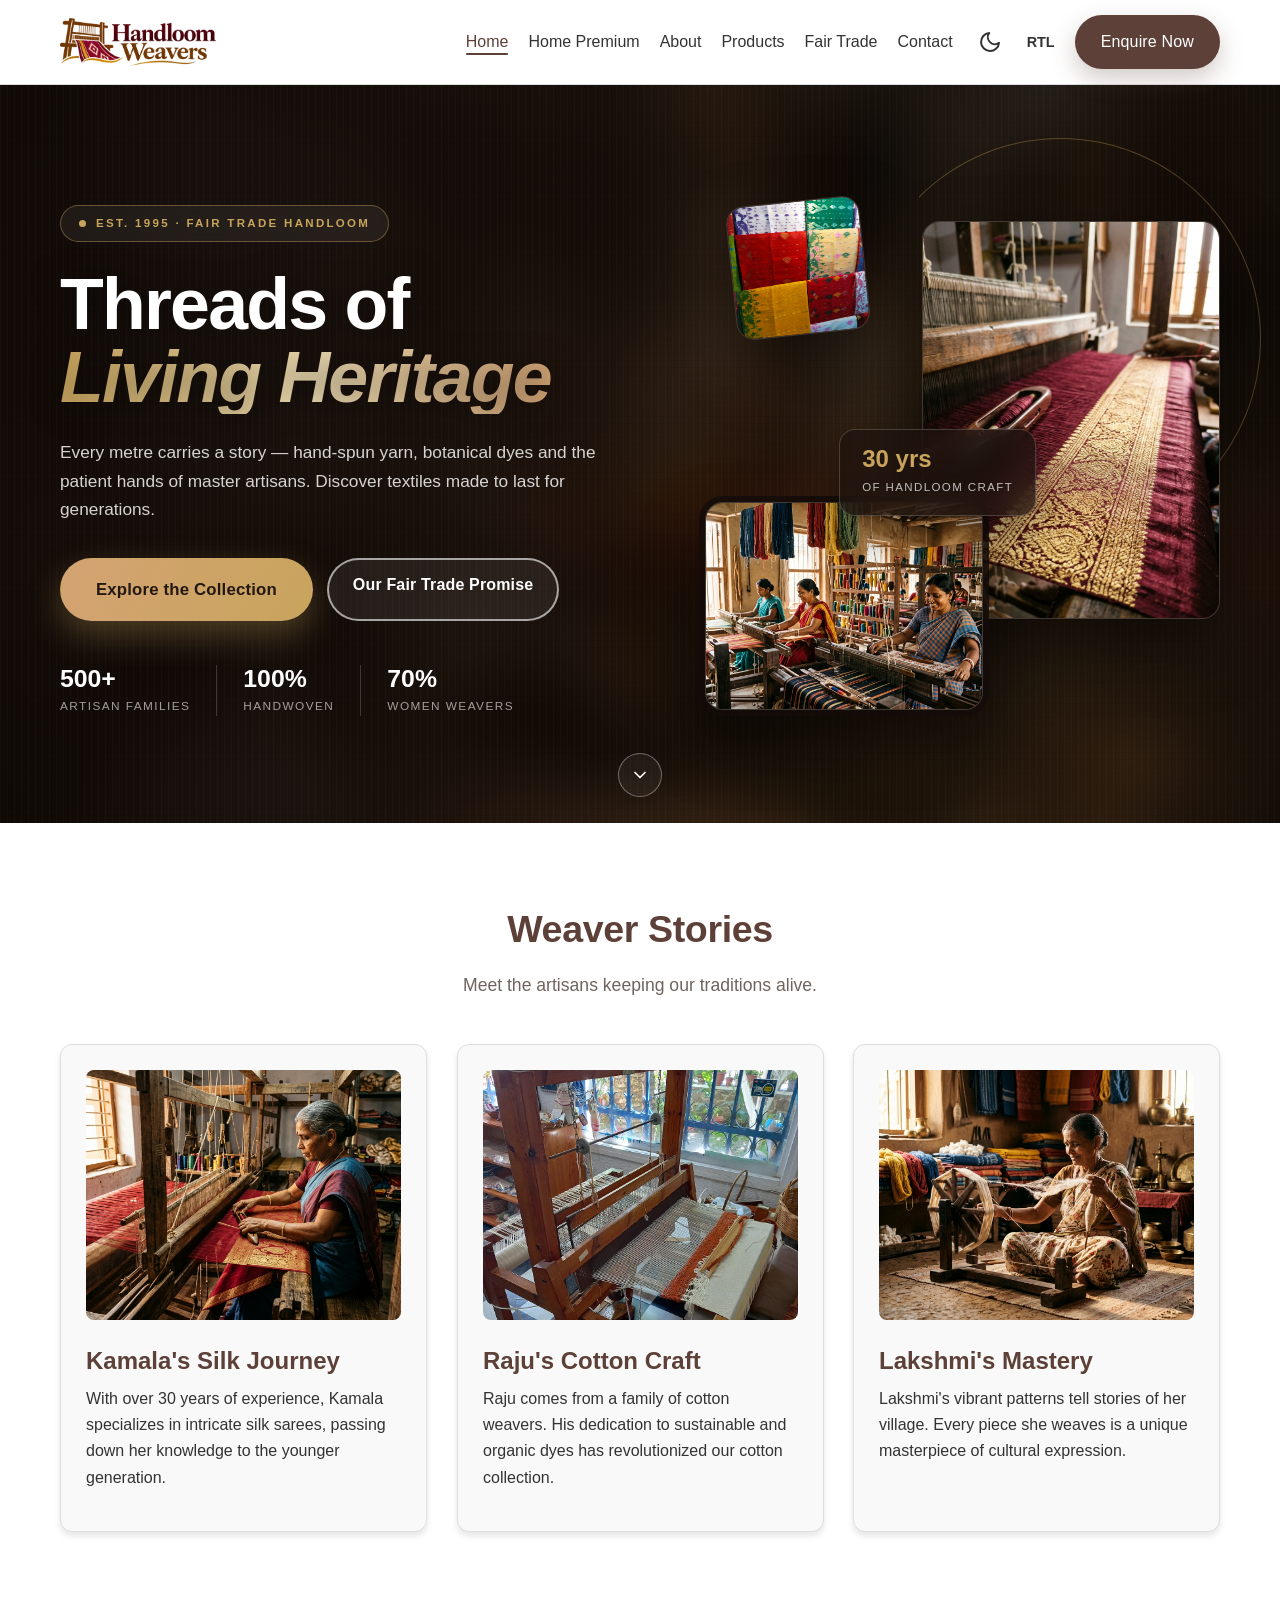
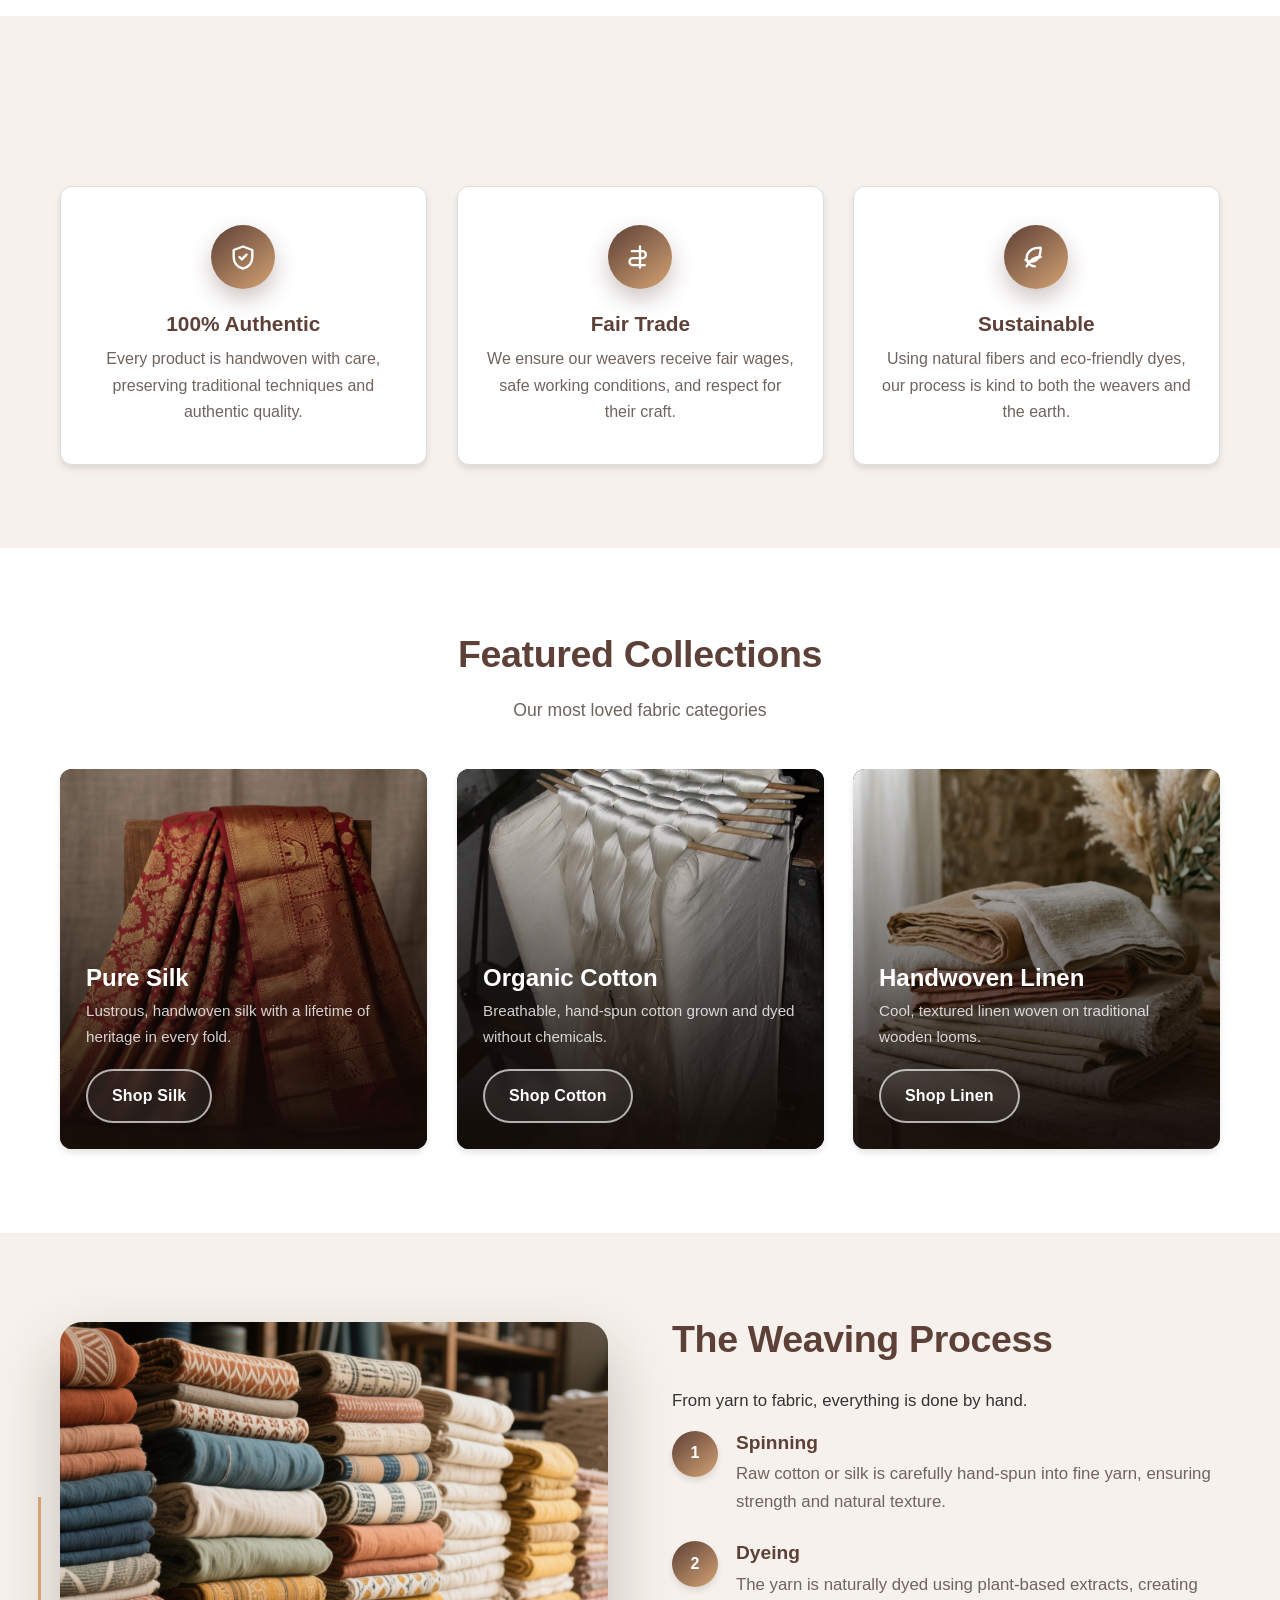
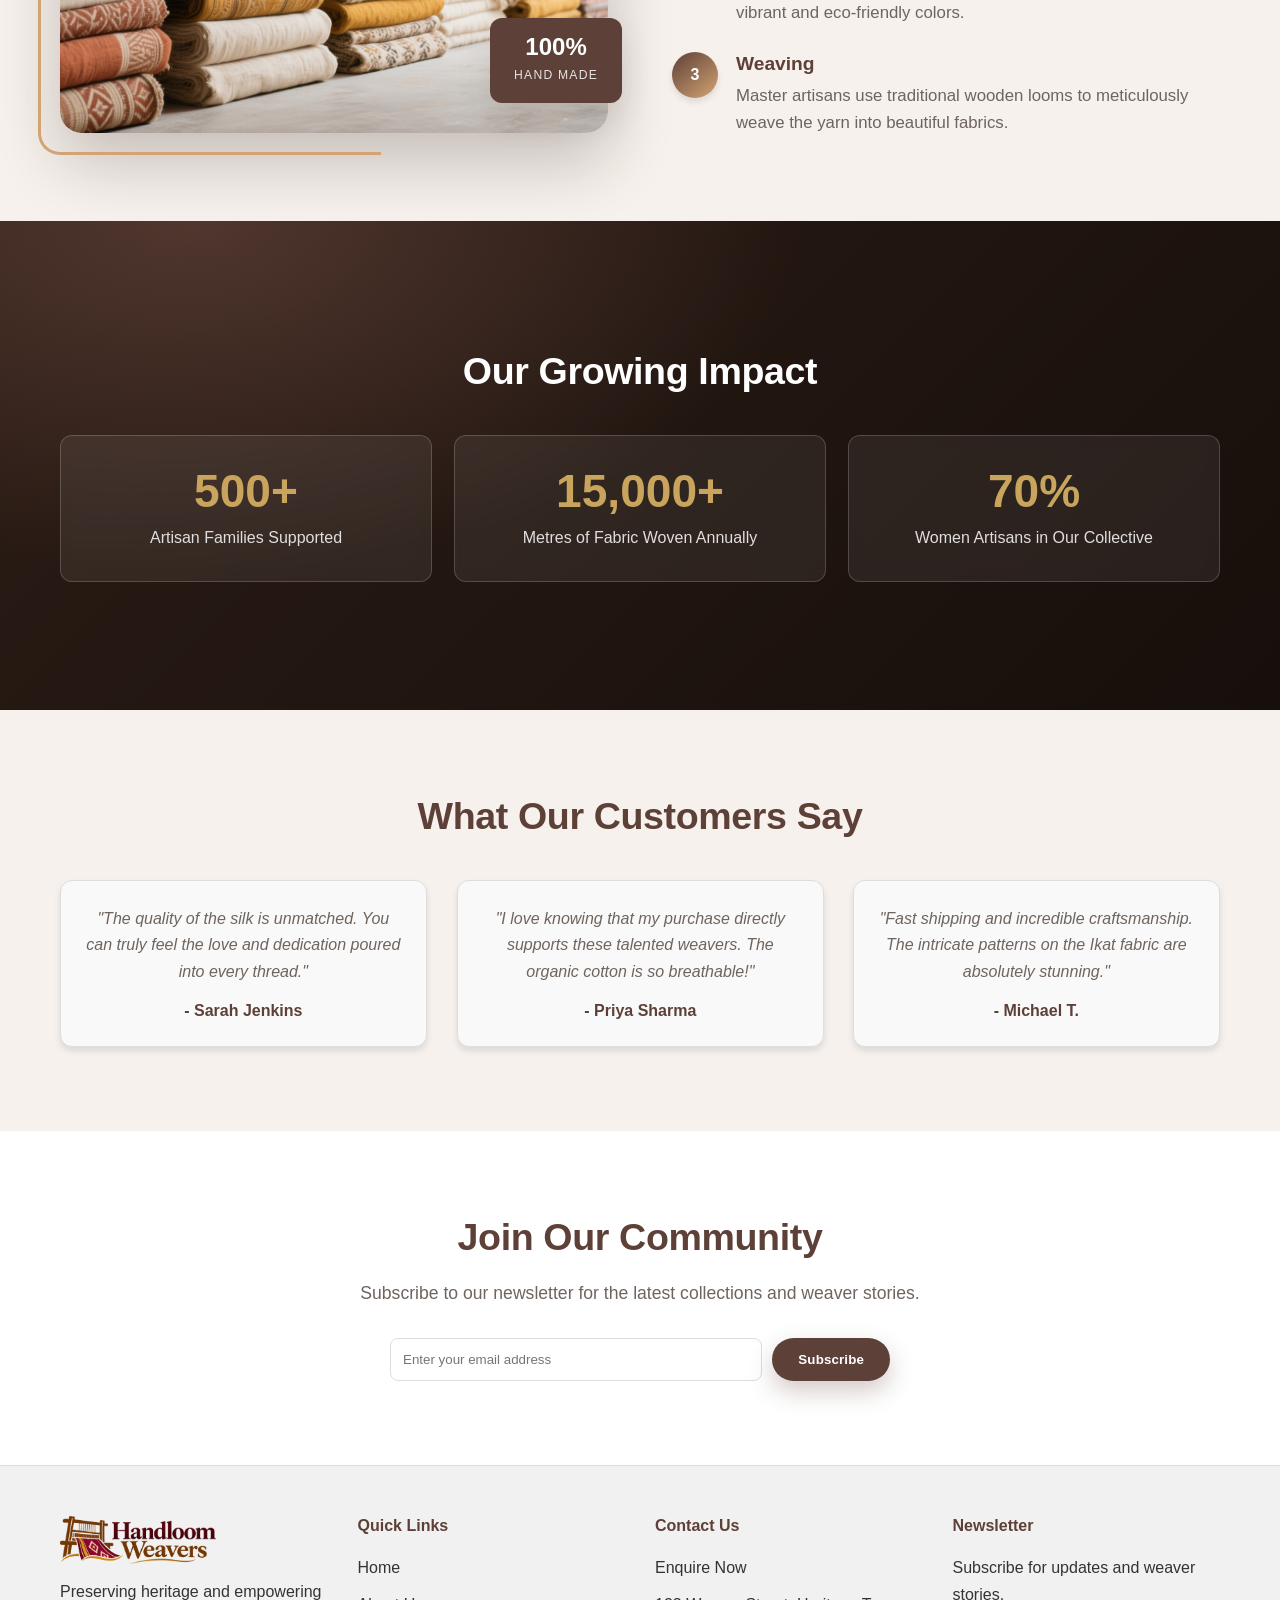
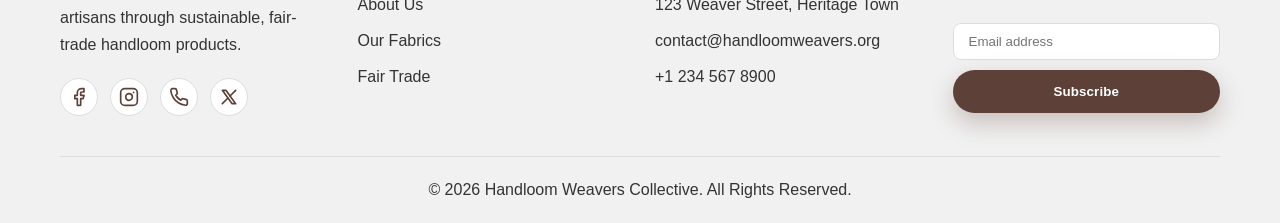
==== commit 6108e1af: "fixedcommit" ====
--- a/index.html
+++ b/index.html
@@ -4,6 +4,8 @@
     <meta charset="UTF-8">
     <meta name="viewport" content="width=device-width, initial-scale=1.0">
     <title>Handloom Weavers Collective - Home</title>
+    <link rel="icon" type="image/png" href="assets/favicon.png">
+    <link rel="apple-touch-icon" href="assets/favicon.png">
     <script>document.documentElement.classList.add('js');</script>
     <link rel="stylesheet" href="css/style.css">
 </head>
@@ -12,13 +14,7 @@
     <header>
         <div class="container header-inner">
             <a href="index.html" class="logo">
-                <svg xmlns="http://www.webkit.org/2000/svg" width="28" height="28" viewBox="0 0 24 24" fill="none" stroke="currentColor" stroke-width="2" stroke-linecap="round" stroke-linejoin="round">
-                    <path d="M4 22h16a2 2 0 0 0 2-2V4a2 2 0 0 0-2-2H8a2 2 0 0 0-2 2v16a2 2 0 0 1-2 2Zm0 0a2 2 0 0 1-2-2v-9c0-1.1.9-2 2-2h2"/>
-                    <path d="M18 14h-8"/>
-                    <path d="M15 18h-5"/>
-                    <path d="M10 6h8v4h-8V6Z"/>
-                </svg>
-                Handloom Weavers
+                <img src="assets/Handloom Weavers Logo.png" alt="Handloom Weavers" width="1798" height="555">
             </a>
             
             <button class="icon-btn mobile-menu-btn" id="mobile-menu-btn">
@@ -185,7 +181,7 @@
                     <div class="card__body">
                         <h3>Pure Silk</h3>
                         <p>Lustrous, handwoven silk with a lifetime of heritage in every fold.</p>
-                        <a href="products.html" class="btn btn-secondary">Shop Silk</a>
+                        <a href="products.html" class="btn btn-outline-light">Shop Silk</a>
                     </div>
                 </article>
                 <article class="card card--overlay reveal reveal--delay-2">
@@ -193,7 +189,7 @@
                     <div class="card__body">
                         <h3>Organic Cotton</h3>
                         <p>Breathable, hand-spun cotton grown and dyed without chemicals.</p>
-                        <a href="products.html" class="btn btn-secondary">Shop Cotton</a>
+                        <a href="products.html" class="btn btn-outline-light">Shop Cotton</a>
                     </div>
                 </article>
                 <article class="card card--overlay reveal reveal--delay-3">
@@ -201,7 +197,7 @@
                     <div class="card__body">
                         <h3>Handwoven Linen</h3>
                         <p>Cool, textured linen woven on traditional wooden looms.</p>
-                        <a href="products.html" class="btn btn-secondary">Shop Linen</a>
+                        <a href="products.html" class="btn btn-outline-light">Shop Linen</a>
                     </div>
                 </article>
             </div>
@@ -310,7 +306,7 @@
             <div class="footer-grid">
                 <div class="footer-col">
                     <a href="index.html" class="logo" style="margin-bottom: 15px;">
-                        Handloom Weavers
+                        <img src="assets/Handloom Weavers Logo.png" alt="Handloom Weavers" width="1798" height="555">
                     </a>
                     <p>Preserving heritage and empowering artisans through sustainable, fair-trade handloom products.</p>
                     <div class="social-icons">
--- a/css/style.css
+++ b/css/style.css
@@ -63,13 +63,17 @@
 /* ---------- 2. Base, layout & typography ---------- */
 * { box-sizing: border-box; margin: 0; padding: 0; }
 
+html {
+    overflow-x: clip;
+}
+
 body {
     font-family: 'Segoe UI', Tahoma, Geneva, Verdana, sans-serif;
     background-color: var(--bg-color);
     color: var(--text-color);
     line-height: 1.65;
     transition: background-color 0.3s, color 0.3s;
-    overflow-x: hidden;
+    overflow-x: clip;
 }
 
 img { max-width: 100%; }
@@ -101,16 +105,42 @@
     display: flex;
     justify-content: space-between;
     align-items: center;
-    padding: 15px 0;
+    gap: 12px;
+    padding-block: 15px;
 }
 .logo {
-    font-size: 1.5rem;
+    font-size: clamp(1.05rem, 3.8vw, 1.5rem);
     font-weight: bold;
     color: var(--primary-color);
     text-decoration: none;
-    display: flex;
+    display: inline-flex;
     align-items: center;
     gap: 10px;
+    white-space: nowrap;
+    flex-shrink: 0;
+    line-height: 1;
+}
+.logo svg {
+    width: clamp(22px, 5vw, 28px);
+    height: clamp(22px, 5vw, 28px);
+    flex-shrink: 0;
+}
+.logo img {
+    display: block;
+    height: clamp(36px, 5.5vw, 48px);
+    width: auto;
+    max-width: 100%;
+    object-fit: contain;
+    flex-shrink: 0;
+}
+[data-theme="dark"] .logo {
+    background-color: rgba(250, 245, 238, 0.94);
+    padding: 5px 12px;
+    border-radius: var(--radius-sm);
+    box-shadow: 0 2px 8px rgba(0, 0, 0, 0.25);
+}
+[data-theme="dark"] .logo img {
+    height: clamp(32px, 4.8vw, 42px);
 }
 .nav-links {
     display: flex;
@@ -156,6 +186,12 @@
     align-items: center;
     justify-content: center;
     padding: 5px;
+}
+
+/* Hamburger: hidden by default (desktop shows full nav).
+   Shown only below 1100px via the responsive block. */
+.mobile-menu-btn {
+    display: none;
 }
 
 /* ---------- 4. Buttons & pills ---------- */
@@ -217,11 +253,12 @@
     color: #2b1c15;
 }
 
-/* Legacy alias kept so existing markup keeps working on dark heroes */
+/* Legacy alias kept so existing markup keeps working on dark heroes and overlay cards */
 .hero .btn.btn-secondary,
 .hero .btn-outline-light,
 .band .btn.btn-secondary,
-.page-hero .btn.btn-secondary {
+.page-hero .btn.btn-secondary,
+.card--overlay .btn.btn-secondary {
     border-color: rgba(255, 255, 255, 0.65);
     color: #ffffff;
     background-color: rgba(255, 255, 255, 0.08);
@@ -229,7 +266,8 @@
 }
 .hero .btn.btn-secondary:hover,
 .band .btn.btn-secondary:hover,
-.page-hero .btn.btn-secondary:hover {
+.page-hero .btn.btn-secondary:hover,
+.card--overlay .btn.btn-secondary:hover {
     background-color: #ffffff;
     border-color: #ffffff;
     color: #2b1c15;
@@ -260,7 +298,7 @@
     display: flex;
     align-items: center;
     min-height: 620px;
-    padding: clamp(110px, 15vw, 190px) 0 clamp(90px, 12vw, 160px);
+    padding: clamp(84px, 9vw, 130px) 0 clamp(72px, 8vw, 110px);
 }
 
 /* Layer 1 — colour wash that guarantees text contrast + fades the photo edges */
@@ -430,7 +468,7 @@
     background-size: cover;
     background-position: center;
     background-repeat: no-repeat;
-    padding: clamp(80px, 11vw, 130px) 0 clamp(64px, 8vw, 104px);
+    padding: clamp(66px, 7vw, 96px) 0 clamp(56px, 6vw, 84px);
 }
 .page-hero::before {
     content: "";
@@ -485,7 +523,7 @@
     display: flex;
     align-items: center;
     min-height: 640px;
-    padding: clamp(112px, 13vw, 172px) 0 clamp(96px, 11vw, 150px);
+    padding: clamp(84px, 9vw, 130px) 0 clamp(72px, 8vw, 110px);
     color: #fff;
     background-color: #1c120e;
 }
@@ -801,30 +839,50 @@
 }
 
 @media (max-width: 992px) {
+    .hero-home {
+        padding-bottom: 92px;
+    }
     .hero-home__inner {
         grid-template-columns: 1fr;
-        gap: 58px;
+        gap: 50px;
     }
     .hero-home__lead { max-width: none; }
     .hero-home__stage {
         width: 100%;
         max-width: 560px;
         margin-inline: auto;
-        min-height: clamp(380px, 74vw, 500px);
+        min-height: clamp(320px, 72vw, 480px);
     }
 }
 
 @media (max-width: 640px) {
-    .hero-home { padding-top: 104px; }
-    .hero-home__facts > div { padding-inline: 18px; }
-    .hero-home__facts dt { font-size: 1.3rem; }
+    .hero-home {
+        padding-top: 56px;
+        padding-bottom: 88px;
+        min-height: auto;
+    }
+    .hero-home__title { font-size: clamp(2.1rem, 9.5vw, 3rem); }
+    .hero-home__facts {
+        display: grid;
+        grid-template-columns: repeat(3, minmax(0, 1fr));
+        gap: 10px;
+        width: 100%;
+    }
+    .hero-home__facts > div { padding-inline: 10px 4px; }
+    .hero-home__facts dt { font-size: clamp(1.1rem, 4.5vw, 1.35rem); }
+    .hero-home__facts dd { font-size: 0.65rem; letter-spacing: 0.08em; }
     .hero-home__ring { display: none; }
     .hero-home__card--c { display: none; }
+    .hero-home__stage {
+        min-height: clamp(270px, 76vw, 390px);
+    }
     .hero-home__badge {
-        inset-inline-start: 4%;
-        top: auto;
-        bottom: 8%;
+        inset-inline-start: 2%;
+        top: 12%;
+        bottom: auto;
+        padding: 12px 16px;
     }
+    .hero-home__badge strong { font-size: 1.25rem; }
 }
 
 @media (prefers-reduced-motion: reduce) {
@@ -866,10 +924,10 @@
 
 .grid {
     display: grid;
-    grid-template-columns: repeat(auto-fit, minmax(300px, 1fr));
+    grid-template-columns: repeat(auto-fit, minmax(min(100%, 280px), 1fr));
     gap: 30px;
 }
-.grid-2 { grid-template-columns: repeat(auto-fit, minmax(400px, 1fr)); }
+.grid-2 { grid-template-columns: repeat(auto-fit, minmax(min(100%, 360px), 1fr)); }
 
 .card {
     background-color: var(--card-bg);
@@ -889,6 +947,7 @@
     width: 100%;
     height: 250px;
     object-fit: cover;
+    object-position: center 22%;
     border-radius: var(--radius-sm);
     margin-bottom: 18px;
     transition: transform 0.8s cubic-bezier(0.2, 0.7, 0.2, 1);
@@ -913,6 +972,7 @@
     inset: 0;
     width: 100%;
     height: 100%;
+    object-position: center;
     margin: 0;
     border-radius: 0;
 }
@@ -973,6 +1033,7 @@
     height: 100%;
     aspect-ratio: 4 / 3;
     object-fit: cover;
+    object-position: center 25%;
     border-radius: var(--radius-lg);
     box-shadow: var(--shadow-lg);
     transition: transform 0.8s cubic-bezier(0.2, 0.7, 0.2, 1);
@@ -1136,7 +1197,14 @@
     overflow: hidden;
     box-shadow: var(--shadow-lg);
 }
-.wide-figure img { display: block; width: 100%; }
+.wide-figure img {
+    display: block;
+    width: 100%;
+    aspect-ratio: 16 / 9;
+    min-height: 220px;
+    object-fit: cover;
+    object-position: center 30%;
+}
 .wide-figure figcaption {
     position: absolute;
     inset-inline: 0;
@@ -1221,6 +1289,7 @@
     height: 156px;
     border-radius: 50%;
     object-fit: cover;
+    object-position: center 20%;
     margin: 0 auto 20px;
     border: 4px solid var(--secondary-color);
     box-shadow: var(--shadow-md);
@@ -1276,6 +1345,91 @@
     color: var(--primary-color);
     margin-top: 5px;
 }
+.contact-social {
+    margin-top: 28px;
+    padding-top: 24px;
+    border-top: 1px solid var(--border-color);
+}
+.contact-social h4 {
+    color: var(--primary-color);
+    margin-bottom: 12px;
+}
+.contact-social .social-icons {
+    margin-top: 0;
+}
+.contact-social .social-icons a {
+    width: 42px;
+    height: 42px;
+    background-color: var(--card-bg);
+}
+.contact-social .social-icons a:hover {
+    background-color: var(--primary-color);
+    color: var(--bg-color);
+}
+
+.faq-list {
+    max-width: 820px;
+    margin-inline: auto;
+    display: flex;
+    flex-direction: column;
+    gap: 14px;
+}
+.faq-item {
+    background-color: var(--card-bg);
+    border: 1px solid var(--border-color);
+    border-radius: var(--radius);
+    box-shadow: var(--shadow);
+    overflow: hidden;
+    transition: border-color 0.25s ease, box-shadow 0.25s ease;
+}
+.faq-item:hover,
+.faq-item[open] {
+    border-color: var(--secondary-color);
+    box-shadow: var(--shadow-md);
+}
+.faq-question {
+    list-style: none;
+    cursor: pointer;
+    padding: 20px 24px;
+    display: flex;
+    align-items: center;
+    justify-content: space-between;
+    gap: 16px;
+    font-size: 1.12rem;
+    font-weight: 600;
+    color: var(--primary-color);
+    text-align: start;
+    user-select: none;
+}
+.faq-question::-webkit-details-marker { display: none; }
+.faq-question:focus-visible {
+    outline: 2px solid var(--primary-color);
+    outline-offset: -2px;
+    border-radius: var(--radius);
+}
+.faq-chevron {
+    flex: 0 0 auto;
+    color: var(--primary-color);
+    transition: transform 0.25s ease;
+}
+.faq-item[open] .faq-chevron {
+    transform: rotate(180deg);
+}
+.faq-answer {
+    padding: 16px 24px 20px;
+    color: var(--muted-color);
+    border-top: 1px solid var(--border-color);
+    text-align: start;
+}
+.faq-answer p { margin: 0; }
+
+.map-frame {
+    width: 100%;
+    height: clamp(280px, 45vw, 450px);
+    border-radius: var(--radius-sm);
+    overflow: hidden;
+    box-shadow: var(--shadow);
+}
 
 /* ---------- 12. Footer ---------- */
 footer {
@@ -1290,6 +1444,10 @@
     gap: 30px;
     text-align: start;
     margin-bottom: 40px;
+}
+.footer-col {
+    min-width: 0;
+    overflow-wrap: anywhere;
 }
 .footer-col h4 {
     color: var(--primary-color);
@@ -1430,18 +1588,9 @@
 }
 
 /* ---------- 14. Responsive ---------- */
-@media (max-width: 992px) {
-    .hero--editorial .hero__grid { grid-template-columns: 1fr; gap: 42px; }
-    .hero__panel { max-width: 520px; }
-    .split { grid-template-columns: 1fr; }
-    .split--reverse .split__media,
-    .split--reverse .split__body { order: 0; }
-    .split__media--framed::after,
-    .split__media--aligned::after { display: none; }
-    .split__badge { inset-inline-end: 16px; bottom: 16px; }
-}
-
-@media (max-width: 768px) {
+
+/* Nav switches to hamburger at 1100px and below */
+@media (max-width: 1100px) {
     .nav-links {
         display: none;
         flex-direction: column;
@@ -1452,11 +1601,42 @@
         background-color: var(--header-bg);
         padding: 20px;
         border-bottom: 1px solid var(--border-color);
-        box-shadow: 0 4px 6px rgba(0,0,0,0.1);
+        box-shadow: 0 4px 6px rgba(0, 0, 0, 0.1);
+        gap: 16px;
+        max-height: calc(100vh - 68px);
+        overflow-y: auto;
+        z-index: 999;
     }
     .nav-links.active { display: flex; }
+    .nav-links .header-actions {
+        flex-wrap: wrap;
+        justify-content: center;
+        width: 100%;
+        padding-top: 12px;
+        border-top: 1px solid var(--border-color);
+    }
+    .nav-links .header-actions .btn {
+        width: auto;
+        flex: 0 1 auto;
+        min-width: 160px;
+    }
     .mobile-menu-btn { display: block; }
-    .contact-grid { grid-template-columns: 1fr; }
+}
+
+@media (max-width: 992px) {
+    .hero--editorial .hero__grid { grid-template-columns: 1fr; gap: 42px; }
+    .hero__panel { max-width: 520px; }
+    .split { grid-template-columns: 1fr; }
+    .split--reverse .split__media,
+    .split--reverse .split__body { order: 0; }
+    .split__media--framed::after,
+    .split__media--aligned::after { display: none; }
+    .split__badge { inset-inline-end: 16px; bottom: 16px; }
+}
+
+@media (max-width: 768px) {
+    .contact-grid { grid-template-columns: 1fr; gap: 32px; }
+    .grid-2 { grid-template-columns: 1fr; }
 
     .hero { min-height: 520px; }
     .hero--editorial { text-align: center; }
@@ -1470,7 +1650,11 @@
 
     .gallery-mosaic { grid-template-columns: 1fr 1fr; }
     .gallery-mosaic figure:nth-child(2) { margin-top: 0; }
-    .gallery-mosaic figure:nth-child(3) { margin-top: 18px; }
+    .gallery-mosaic figure:nth-child(3) {
+        grid-column: 1 / -1;
+        margin-top: 0;
+    }
+    .gallery-mosaic figure:nth-child(3) img { aspect-ratio: 16 / 9; }
 
     .split__media img { aspect-ratio: 4 / 3; }
     section { padding: 62px 0; }
@@ -1479,12 +1663,26 @@
 
 @media (max-width: 560px) {
     .gallery-mosaic { grid-template-columns: 1fr; }
-    .gallery-mosaic figure:nth-child(3) { margin-top: 0; }
-    .gallery-mosaic img { aspect-ratio: 4 / 3; }
+    .gallery-mosaic figure:nth-child(3) { grid-column: auto; margin-top: 0; }
+    .gallery-mosaic img,
+    .gallery-mosaic figure:nth-child(3) img { aspect-ratio: 4 / 3; }
     .card--overlay { min-height: 320px; }
     .btn { width: 100%; }
     .hero-actions { flex-direction: column; }
+    .hero__panel { padding: 22px 18px; }
+    .hero__panel-stats { gap: 12px; }
+    .hero__panel-stats strong { font-size: 1.35rem; }
+    .wide-figure figcaption { padding: 14px 16px; font-size: 0.85rem; }
+    .back-to-top { bottom: 18px; right: 18px; }
+    [dir="rtl"] .back-to-top { right: auto; left: 18px; }
     .trust-pills { font-size: 0.75rem; }
+    .faq-question { padding: 16px 18px; font-size: 1.02rem; }
+    .faq-answer { padding: 14px 18px 18px; }
+}
+
+@media (max-width: 400px) {
+    .container { padding: 0 16px; }
+    .logo { gap: 8px; }
 }
 
 /* RTL support */
